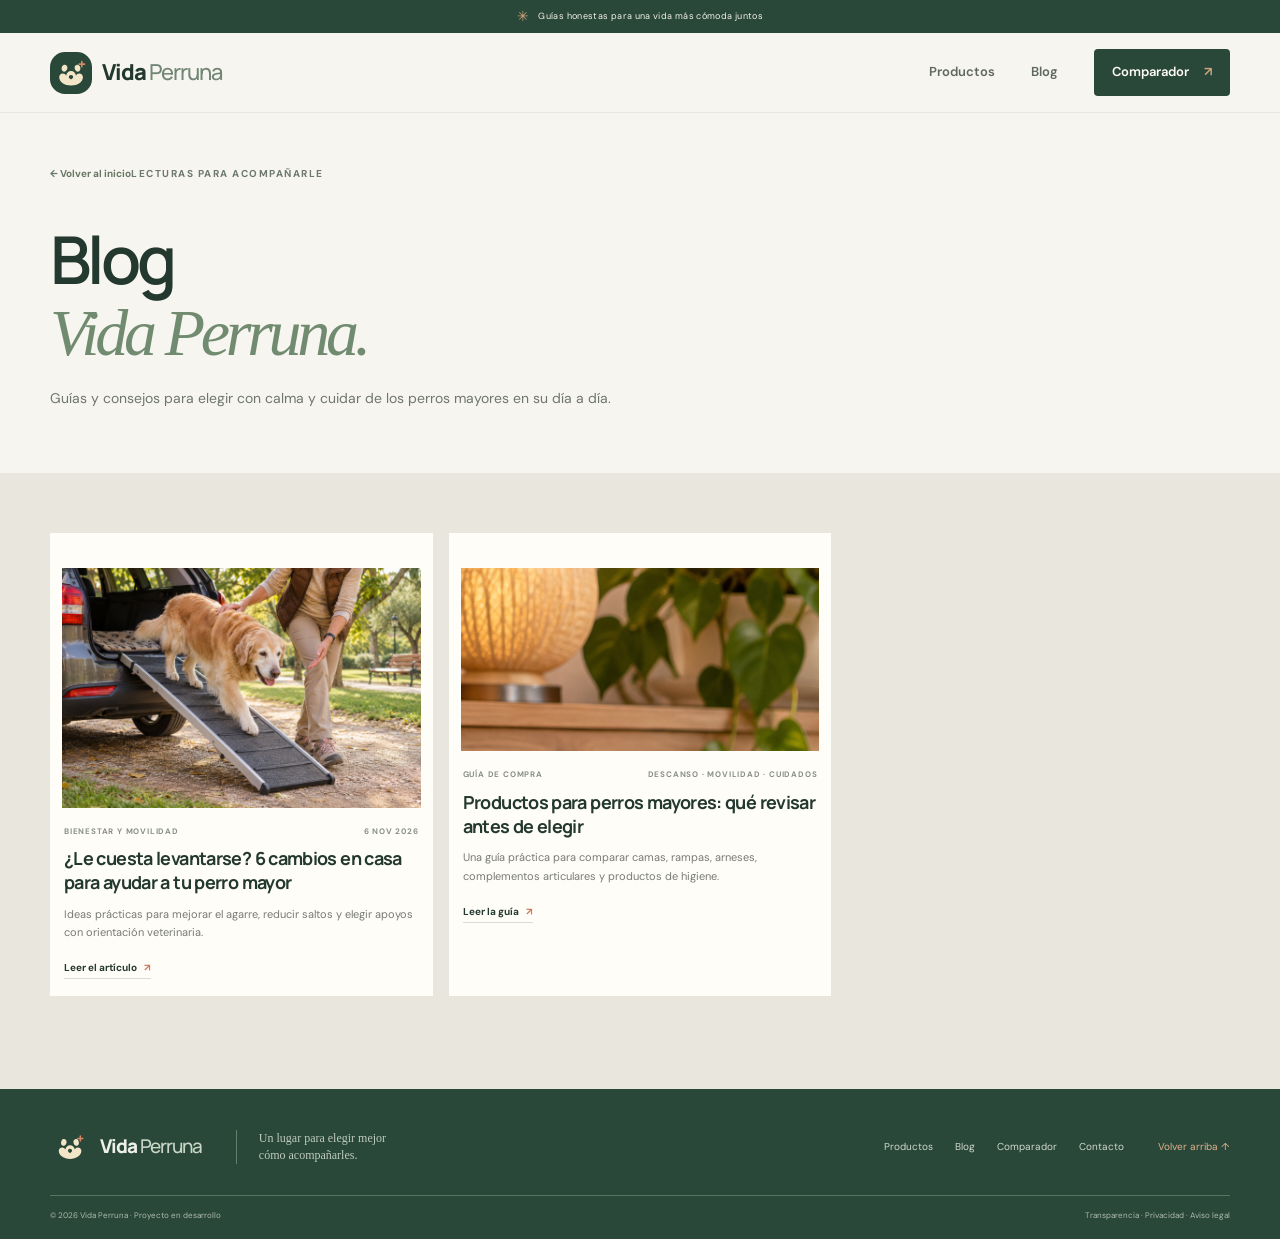
==== blog.html @ cb0bc3ec "Fit blog thumbnail photos fully" ====
<!doctype html>
<html lang="es">
<head>
  <meta charset="utf-8" />
  <meta name="viewport" content="width=device-width, initial-scale=1" />
  <meta name="theme-color" content="#f7f5ef" />
  <meta name="description" content="Artículos y guías para cuidar mejor a los perros mayores: descanso, movilidad, higiene y bienestar." />
  <title>Blog sobre perros mayores — Vida Perruna</title>
  <link rel="icon" href="assets/logo.svg" type="image/svg+xml" />
  <link rel="preconnect" href="https://fonts.googleapis.com" />
  <link rel="preconnect" href="https://fonts.gstatic.com" crossorigin />
  <link href="https://fonts.googleapis.com/css2?family=DM+Sans:wght@400;500;600;700&family=Manrope:wght@400;500;600;700;800&display=swap" rel="stylesheet" />
  <link rel="stylesheet" href="styles.css?v=vidaperruna-amazon-photos-20261106" />
</head>
<body class="blog-page">
  <div class="announcement"><span class="spark">✳</span> Guías honestas para una vida más cómoda juntos</div>
  <header class="site-header">
    <a class="brand" href="index.html#inicio" aria-label="Vida Perruna, inicio"><img src="assets/logo.svg" alt="" width="42" height="42"/><span>Vida<span class="brand-light"> Perruna</span></span></a>
    <button class="menu-toggle" aria-expanded="false" aria-controls="main-nav" aria-label="Abrir menú"><span></span><span></span></button>
    <nav id="main-nav" class="main-nav"><a href="index.html#productos">Productos</a><a href="blog.html" aria-current="page">Blog</a><a class="nav-cta" href="comparador.html">Comparador <span>↗</span></a></nav>
  </header>
  <main class="blog-main">
    <header class="blog-hero wrap"><a class="back-to-products" href="index.html#inicio">← Volver al inicio</a><span class="section-kicker">LECTURAS PARA ACOMPAÑARLE</span><h1>Blog<br /><em>Vida Perruna.</em></h1><p>Guías y consejos para elegir con calma y cuidar de los perros mayores en su día a día.</p></header>
    <section class="editorial-section blog-archive" aria-label="Artículos del blog"><div class="wrap"><div class="article-grid">
      <article class="article-card article-green"><a class="article-art-link" href="movilidad-perro-mayor.html" aria-label="Leer consejos para la movilidad de perros mayores"><div class="article-art article-art-photo"><img src="assets/blog-movilidad-rampa.png" alt="Perro mayor bajando por una rampa junto al coche" loading="lazy"/></div></a><div class="article-meta"><span>BIENESTAR Y MOVILIDAD</span><span>6 NOV 2026</span></div><h2>¿Le cuesta levantarse? 6 cambios en casa para ayudar a tu perro mayor</h2><p>Ideas prácticas para mejorar el agarre, reducir saltos y elegir apoyos con orientación veterinaria.</p><a href="movilidad-perro-mayor.html">Leer el artículo <span>↗</span></a></article>
      
      <article class="article-card article-green"><a class="article-art-link" href="guia-perro-mayor.html" aria-label="Leer guía de productos para perros mayores"><div class="article-art"><img src="assets/blog-guia-descanso.png" alt="Perro adulto levantándose de su cama en casa" loading="lazy"/></div></a><div class="article-meta"><span>GUÍA DE COMPRA</span><span>DESCANSO · MOVILIDAD · CUIDADOS</span></div><h2>Productos para perros mayores: qué revisar antes de elegir</h2><p>Una guía práctica para comparar camas, rampas, arneses, complementos articulares y productos de higiene.</p><a href="guia-perro-mayor.html">Leer la guía <span>↗</span></a></article>
    </div></div></section>
  </main>
  <footer class="site-footer"><div class="wrap footer-main"><a class="brand footer-brand" href="index.html#inicio"><img src="assets/logo.svg" alt="" width="40" height="40"/><span>Vida<span class="brand-light"> Perruna</span></span></a><p>Un lugar para elegir mejor<br />cómo acompañarles.</p><div class="footer-links"><a href="index.html#productos">Productos</a><a href="blog.html">Blog</a><a href="comparador.html">Comparador</a><a href="mailto:hola@vidaperruna.online">Contacto</a></div><a class="back-top" href="#top">Volver arriba ↑</a></div><div class="wrap footer-bottom"><span>© 2026 Vida Perruna · Proyecto en desarrollo</span><span>Transparencia · Privacidad · Aviso legal</span></div></footer>
  <script src="script.js?v=vidaperruna-amazon-photos-20261106"></script>
</body>
</html>
---- styles.css ----
:root{--ink:#23382f;--green:#29483a;--moss:#6f8e6e;--mint:#e5ede2;--cream:#f7f5ef;--paper:#fffefa;--sand:#eddfc4;--peach:#f1d5c3;--orange:#cc7958;--line:#e3e0d6;--muted:#777c72;--font:'DM Sans',sans-serif;--display:'Manrope',sans-serif}*{box-sizing:border-box}html{scroll-behavior:smooth;scroll-padding-top:90px}body{margin:0;color:var(--ink);background:var(--cream);font-family:var(--font);font-size:15px;line-height:1.55}a{color:inherit;text-decoration:none}button,select{font:inherit}.wrap{width:min(1180px,calc(100% - 64px));margin-inline:auto}.announcement{height:33px;background:var(--green);color:#f4f2e8;display:flex;align-items:center;justify-content:center;gap:9px;font-size:11px;letter-spacing:.035em}.spark{color:#d4a27a;font-size:14px}.site-header{height:80px;padding:0 max(32px,calc((100vw - 1180px)/2));display:flex;align-items:center;justify-content:space-between;background:var(--cream);position:sticky;top:0;z-index:20;border-bottom:1px solid rgba(35,56,47,.08)}.brand{display:flex;align-items:center;gap:10px;font-family:var(--display);font-weight:800;font-size:22px;letter-spacing:-1.1px}.brand img{display:block}.brand-light{font-weight:500;color:#718674}.main-nav{display:flex;align-items:center;gap:36px;font-size:13px;font-weight:600}.main-nav>a:not(.nav-cta){color:#5d685e;transition:color .2s}.main-nav>a:hover{color:var(--orange)}.nav-cta{background:var(--green);color:#fffdf6;padding:13px 18px;border-radius:4px}.nav-cta span{margin-left:12px;color:#d5a57d}.menu-toggle{display:none}.hero{display:grid;grid-template-columns:1fr .95fr;align-items:center;gap:38px;padding-top:68px;padding-bottom:90px;min-height:590px}.hero-copy{padding:0 0 10px 12px}.eyebrow,.section-kicker{font-size:10px;font-weight:700;letter-spacing:.15em;color:#6c796c}.eyebrow{display:flex;align-items:center;gap:10px}.eyebrow-dot{width:7px;height:7px;background:var(--orange);border-radius:50%}h1,h2,h3,p{margin-top:0}h1,h2{font-family:var(--display);letter-spacing:-.055em;line-height:1.08}h1{font-size:clamp(48px,6vw,76px);margin:23px 0 20px;font-weight:600}h1 em,h2 em{font-family:Georgia,serif;font-weight:400;color:#718b70;letter-spacing:-.065em} .hero-lede{max-width:425px;color:#70766d;font-size:15px;line-height:1.8;margin-bottom:26px}.hero-actions{display:flex;align-items:center;gap:25px}.button{height:48px;padding:0 18px;display:inline-flex;align-items:center;justify-content:center;gap:26px;font-size:12px;font-weight:700;border-radius:3px}.button-dark{background:var(--green);color:#fffdf7}.button-dark span{font-size:17px;color:#d6a47b}.text-link{display:inline-flex;align-items:center;gap:9px;font-size:12px;font-weight:700;border-bottom:1px solid #c6c8bc;padding:5px 0}.text-link span{color:var(--orange);font-size:16px}.hero-proof{margin-top:38px;display:flex;gap:13px;align-items:center}.proof-icons{display:flex}.proof-icons span{width:31px;height:31px;margin-right:-6px;display:grid;place-items:center;border:2px solid var(--cream);border-radius:50%;background:#e6decb;font-size:13px}.proof-icons span:nth-child(2){background:#e8cbb7}.proof-icons span:nth-child(3){background:#d6e1d2}.hero-proof p{margin:0;font-size:10px;line-height:1.5;color:#788075}.hero-proof b{color:#4c5c4d}.hero-art{height:450px;position:relative;background:#e8e7dc;border-radius:48% 48% 7px 7px;overflow:hidden;isolation:isolate}.sun-disc{position:absolute;width:245px;height:245px;background:#edcfad;border-radius:50%;left:50%;top:38px;transform:translateX(-50%)}.hero-orbit{position:absolute;border:1px solid rgba(78,105,81,.17);border-radius:50%;width:375px;height:375px;left:50%;top:-12px;transform:translateX(-50%)}.orbit-two{width:420px;height:420px;top:-37px;border-color:rgba(78,105,81,.1)}.rug{position:absolute;z-index:1;bottom:-73px;left:8%;width:84%;height:160px;border-radius:50%;background:#d6d6c8}.bed{position:absolute;z-index:3;bottom:50px;left:19%;width:62%;height:121px;border-radius:50% 50% 21px 21px;background:#b7c8b0;box-shadow:0 15px 16px #73856c35}.bed:before{content:"";position:absolute;left:8%;right:8%;top:-13px;height:70px;border-radius:50%;background:#d9e3d2}.bed-seam{position:absolute;z-index:2;left:14%;right:14%;top:31px;border-top:1px solid #a7b9a0}.dog{position:absolute;z-index:4;left:27%;bottom:104px;width:48%;height:196px}.dog-body{position:absolute;width:68%;height:90px;left:21%;top:81px;border-radius:60% 48% 47% 46%;background:#c5835e;transform:rotate(-4deg)}.dog-chest{position:absolute;left:53%;top:98px;width:25%;height:60px;background:#e2b793;border-radius:50%;transform:rotate(20deg)}.dog-head{position:absolute;z-index:3;top:54px;right:2%;width:91px;height:83px;border-radius:51% 48% 42% 45%;background:#ce906c;transform:rotate(-13deg)}.dog-ear{position:absolute;left:2px;top:2px;width:40px;height:51px;background:#a96c53;border-radius:90% 18% 70% 30%;transform:rotate(-29deg)}.dog-eye{position:absolute;z-index:1;width:5px;height:5px;border-radius:50%;background:#45362f;right:28px;top:31px}.dog-nose{position:absolute;z-index:1;width:11px;height:8px;border-radius:50%;background:#42352e;right:-3px;top:48px}.dog-muzzle{position:absolute;right:4px;top:47px;width:34px;height:24px;background:#e6c1a1;border-radius:60%}.dog-leg{position:absolute;z-index:1;top:144px;width:17px;height:39px;border-radius:0 0 8px 8px;background:#bd7d5c}.leg-a{left:27%}.leg-b{left:43%;height:32px;top:148px}.leg-c{left:73%;height:30px;top:148px}.dog-tail{position:absolute;left:9%;top:91px;width:63px;height:17px;background:#bd7b5a;border-radius:20px;transform:rotate(27deg)}.art-caption{position:absolute;z-index:5;left:27px;bottom:25px;display:flex;gap:10px;align-items:center;color:#52674f;font-family:Georgia,serif;font-size:13px;line-height:1.3}.caption-mark{font-family:var(--font);font-size:20px;color:var(--orange)}.floating-tag{position:absolute;z-index:6;display:flex;align-items:center;gap:8px;padding:10px 13px;background:#fffdf7e8;border:1px solid #e7e0d1;border-radius:4px;font-size:10px;color:#5c685b;box-shadow:0 5px 16px #2e433015}.floating-tag span{font-size:14px;color:var(--orange)}.tag-top{right:12px;top:68px}.tag-bottom{left:12px;top:166px}.plant{position:absolute;z-index:2;bottom:72px;width:45px;height:120px}.plant-left{left:7%}.plant-right{right:8%;transform:scale(.82)}.plant b{position:absolute;bottom:0;left:17px;width:12px;height:80px;border-radius:10px;background:#698569}.plant i{position:absolute;bottom:37px;left:2px;width:23px;height:45px;border-radius:100% 0 100% 0;background:#829a76;transform:rotate(-18deg)}.plant i:nth-child(2){left:20px;bottom:60px;transform:rotate(40deg) scale(.9)}.plant i:nth-child(3){left:-2px;bottom:80px;transform:rotate(-40deg) scale(.75)}.need-strip{display:grid;grid-template-columns:1.1fr repeat(3,1fr);gap:12px;padding:0 0 95px;align-items:stretch}.need-intro{padding:12px 0}.need-intro h2{font-size:27px;font-weight:600;margin-top:9px}.need-card{background:#fffdf8;border:1px solid #eae7dd;min-height:100px;padding:18px 14px;display:flex;align-items:center;gap:12px;transition:transform .2s,border-color .2s}.need-card:hover{transform:translateY(-3px);border-color:#9dae99}.need-card>span:nth-child(2){display:flex;flex-direction:column;gap:3px;flex:1}.need-card b{font-size:12px}.need-card small{font-size:10px;color:#85887e}.need-card>i{font-style:normal;color:#c27b5b;font-size:17px}.need-icon{width:39px;height:39px;border-radius:50%;display:grid;place-items:center;font-size:18px}.icon-sand{background:#f0e5d2;color:#aa7c55}.icon-green{background:#dce8d8;color:#68876a}.icon-peach{background:#f5e1d5;color:#c17857}.compare-section{background:#eff1e9;padding:88px 0 72px}.section-heading{display:flex;align-items:end;justify-content:space-between;gap:32px;margin-bottom:39px}.section-heading h2,.price-copy h2,.criteria-copy h2{font-size:clamp(34px,4vw,49px);font-weight:600;margin:14px 0 0}.section-heading>p{max-width:330px;color:#757a71;font-size:13px;line-height:1.8;margin-bottom:4px}.compare-toolbar{display:flex;justify-content:space-between;align-items:center;padding:16px 0;border-top:1px solid #dfe2d9;border-bottom:1px solid #dfe2d9;margin-bottom:20px}.filter-tabs{display:flex;gap:7px}.filter{border:1px solid transparent;background:transparent;color:#747a70;padding:8px 14px;border-radius:25px;font-size:11px;cursor:pointer}.filter.active{background:var(--green);color:#fff;border-color:var(--green)}.sort-label{color:#81847b;font-size:10px}.sort-label select{border:0;background:transparent;color:var(--ink);font-size:11px;font-weight:700;outline:0;padding:6px}.product-grid{display:grid;grid-template-columns:repeat(3,1fr);gap:15px}.product-card{background:#fffefa;border:1px solid #e7e5db;animation:rise .42s both;animation-delay:var(--delay);transition:transform .22s,box-shadow .22s}.product-card:hover{transform:translateY(-4px);box-shadow:0 14px 28px #30483612}@keyframes rise{from{opacity:0;transform:translateY(8px)}to{opacity:1;transform:translateY(0)}}.product-art{height:190px;position:relative;overflow:hidden;background:#e5eadd;display:grid;place-items:center}.product-card:nth-child(3n+2) .product-art{background:#f0e4d2}.product-card:nth-child(3n) .product-art{background:#f1e4de}.product-badge{position:absolute;top:13px;left:14px;font-size:8px;letter-spacing:.1em;font-weight:700;padding:6px 8px;background:#fffdf5d9;color:#718071}.save-button{position:absolute;top:11px;right:12px;border:0;background:#fffdf5df;border-radius:50%;width:29px;height:29px;font-size:16px;color:#6c7b6a;cursor:pointer}.save-button.saved{color:#c57155}.illustration{position:relative;width:170px;height:120px;display:grid;place-items:center}.bed-shape{position:absolute;bottom:12px;width:151px;height:77px;border-radius:42% 42% 19px 19px;background:#8ea286;box-shadow:0 9px 0 #778b72}.bed-shape:before{content:"";position:absolute;left:9px;right:9px;top:-7px;height:48px;border-radius:50%;background:#b6c5ad}.bed-pillow{position:absolute;z-index:2;left:54px;top:26px;width:62px;height:34px;border-radius:50%;background:#d7dece;transform:rotate(-7deg)}.bed-fold{position:absolute;z-index:3;right:34px;top:44px;width:26px;height:2px;background:#aab9a3;transform:rotate(-7deg)}.harness-illo .support{width:83px;height:95px;background:#cc8967;border:10px solid #e3ac8b;border-radius:45% 45% 52% 52%;transform:rotate(-28deg);box-shadow:0 8px 0 #b87658}.harness-illo .strap{position:absolute;z-index:2;width:13px;height:117px;background:#f3d0ac;border-radius:12px;transform:rotate(35deg);left:43px;top:2px}.harness-illo .s2{left:112px;transform:rotate(-31deg)}.harness-illo .ring{position:absolute;z-index:3;right:27px;top:18px;width:18px;height:18px;border:4px solid #7c8874;border-radius:50%}.ramp-board{position:absolute;bottom:16px;left:35px;width:125px;height:37px;border-radius:5px;background:#c48662;transform:rotate(-28deg);box-shadow:0 8px 0 #a96e54}.ramp-leg{position:absolute;bottom:10px;right:39px;width:17px;height:33px;background:#8a927c;transform:skewY(28deg)}.ramp-dash{position:absolute;top:49px;left:75px;width:52px;border-top:3px dashed #f3d5b6;transform:rotate(-28deg)}.mattress{position:absolute;bottom:14px;width:150px;height:65px;background:#7e9880;border-radius:15px;transform:skewY(-7deg);box-shadow:0 9px #617b64}.mattress-top{position:absolute;bottom:67px;width:149px;height:28px;background:#adc0a9;border-radius:50%;transform:rotate(-7deg)}.mattress-stitch{position:absolute;bottom:37px;width:111px;border-top:1px dashed #ced7c6;transform:rotate(-7deg)}.jar{position:absolute;top:26px;width:73px;height:86px;background:#e9d8ba;border-radius:12px 12px 18px 18px;box-shadow:inset -10px 0 #ddc8a6,0 8px #c6b28f}.jar-lid{position:absolute;top:18px;width:78px;height:14px;border-radius:5px;background:#6c826c}.jar-label{z-index:1;position:absolute;top:54px;background:#faf4e6;color:#688268;width:42px;height:33px;display:grid;place-items:center;font-family:Georgia,serif;font-size:25px}.leaf{position:absolute;right:17px;top:26px;color:#879b77;font-size:22px}.step-shape{position:absolute;bottom:10px;left:25px;width:123px;height:76px;background:#c78c6a;border-radius:8px 25px 5px 5px;box-shadow:0 8px #aa7158}.step-shape:before{content:"";position:absolute;width:80px;height:48px;bottom:39px;right:0;background:#daa98a;border-radius:10px 22px 0 0}.step-seam{position:absolute;bottom:47px;left:53px;width:93px;border-top:1px solid #efccb0}.product-info{padding:19px 17px 15px}.product-info h3{font-family:var(--display);font-size:17px;letter-spacing:-.03em;margin-bottom:6px}.product-info>p{min-height:40px;color:#777b72;font-size:11px;line-height:1.65;margin-bottom:14px}.product-detail{display:flex;flex-direction:column;gap:4px;border-top:1px solid #eeece4;padding:11px 0}.product-detail span{font-size:8px;letter-spacing:.1em;color:#899084;font-weight:700}.product-detail b{font-size:10px;font-weight:600;color:#556456}.care-detail{padding-bottom:12px}.product-footer{border-top:1px solid #eeece4;padding-top:12px;display:flex;align-items:center;justify-content:space-between;gap:8px}.example-price{font-family:var(--display);font-weight:700;font-size:10px;color:#83907f}.product-link{font-size:9px;font-weight:700;color:#334a3b;white-space:nowrap}.product-link span{color:var(--orange);font-size:13px;margin-left:4px}.history-link{font-size:9px;color:#95988f;margin-top:9px;line-height:1.45}.data-note{margin-top:22px;padding:17px 18px;background:#e4e9df;border:1px solid #d9e0d4;display:flex;align-items:center;gap:13px}.note-icon{width:20px;height:20px;flex:0 0 20px;border:1px solid #7d927a;color:#628064;border-radius:50%;display:grid;place-items:center;font-family:Georgia,serif;font-size:13px}.data-note p{font-size:10px;line-height:1.65;color:#697366;margin:0;flex:1}.data-note p b{color:#425643}.data-note>a{font-size:10px;white-space:nowrap;font-weight:700;border-bottom:1px solid #a7b3a2;padding-bottom:3px}.data-note>a span{color:var(--orange)}.affiliate-note{color:#8c9086;font-size:9px;text-align:center;margin-top:15px}.price-section{display:grid;grid-template-columns:1.03fr 1fr;align-items:center;gap:80px;padding-top:103px;padding-bottom:105px}.price-visual{background:#fffefa;border:1px solid #e9e5db;padding:22px 22px 14px;box-shadow:0 18px 45px #3a51400b}.chart-header,.chart-legend{display:flex;justify-content:space-between;align-items:center}.chart-header{font-size:9px;letter-spacing:.12em;font-weight:700;color:#6b786b}.chart-period{font-size:9px;letter-spacing:0;font-weight:500;color:#7a8078;border:1px solid #e6e4dc;padding:5px 8px}.chart-product{display:flex;align-items:center;gap:11px;margin:21px 0 12px}.chart-product b{display:block;font-size:11px}.chart-product small{display:block;color:#a0a197;font-size:9px;margin-top:3px}.mini-bed{width:40px;height:29px;border-radius:50% 50% 5px 5px;background:#b5c4ae;position:relative}.mini-bed:before{content:"";position:absolute;left:4px;right:4px;top:-3px;height:15px;border-radius:50%;background:#d8e1d3}.chart-dummy{position:relative;padding-left:28px;padding-bottom:18px}.chart-dummy svg{width:100%;height:130px;overflow:visible;border-bottom:1px solid #e4e5df;border-left:1px solid #e4e5df;background:repeating-linear-gradient(to bottom,transparent 0,transparent 32px,#ebece7 33px)}.chart-y{position:absolute;left:0;top:0;height:130px;display:flex;flex-direction:column;justify-content:space-between;color:#c0c2b9;font-size:8px}.chart-x{display:flex;justify-content:space-between;margin-top:5px;color:#a5a79d;font-size:8px}.chart-legend{border-top:1px solid #eeece6;padding-top:13px;margin-top:12px;color:#95988e;font-size:8px}.chart-legend span:first-child{color:#71806f}.chart-legend i{display:inline-block;width:7px;height:7px;background:#779277;border-radius:50%;margin-right:6px}.price-copy>p{margin:20px 0 20px;color:#73786f;font-size:12px;line-height:1.8;max-width:410px}.price-points{margin-bottom:17px}.price-points>div{display:flex;gap:14px;align-items:start;border-top:1px solid #e6e4dc;padding:11px 0}.price-points>div>span{font-family:Georgia,serif;color:#c17a59;font-size:12px}.price-points p{margin:0}.price-points b,.price-points small{display:block}.price-points b{font-size:11px}.price-points small{font-size:10px;color:#85897f;margin-top:3px}.editorial-section{background:#e9e7dd;padding:87px 0 93px}.editorial-heading{margin-bottom:34px}.editorial-heading .text-link{margin-bottom:6px}.article-grid{display:grid;grid-template-columns:repeat(3,1fr);gap:16px}.article-card{background:#fffdf8;padding:12px 12px 18px}.article-art{height:183px;position:relative;overflow:hidden;display:grid;place-items:center}.article-green .article-art{background:#dbe6d7}.article-yellow .article-art{background:#efdfc9}.article-peach .article-art{background:#f0dcd1}.art-bed .bed-pillow{width:192px;height:76px;position:absolute;top:85px;left:50%;transform:translateX(-50%);border-radius:50%;background:#a8b9a0;box-shadow:0 12px #859a7d}.art-bed .bed-pillow:before{content:"";position:absolute;left:10px;right:10px;top:-7px;height:43px;border-radius:50%;background:#c9d7c2}.sleep-moon{position:absolute;right:33px;top:25px;font-size:29px;color:#b29161}.ramp-shape{position:absolute;bottom:24px;left:20%;width:66%;height:48px;background:#bd8060;transform:rotate(-21deg);border-radius:5px;box-shadow:0 9px #a36e53}.ramp-ball{position:absolute;top:37px;left:26%;color:#d7b779;font-size:16px}.pawprint{font-size:65px;color:#bc7c5c;z-index:2}.orbit{position:absolute;width:170px;height:100px;border:1px solid #c78c6d;border-radius:50%;transform:rotate(-33deg)}.orbit-b{width:240px;height:135px;transform:rotate(25deg);border-color:#d4b59c}.article-meta{display:flex;justify-content:space-between;color:#889083;font-size:8px;letter-spacing:.1em;font-weight:700;margin:17px 2px 9px}.article-card h3{font-family:var(--display);font-size:17px;line-height:1.35;letter-spacing:-.035em;max-width:290px;min-height:45px;margin:0 2px 13px}.article-card>a{font-size:10px;font-weight:700;border-bottom:1px solid #dddcd2;padding-bottom:4px;margin-left:2px}.article-card>a span{color:var(--orange);margin-left:5px}.criteria-section{display:grid;grid-template-columns:180px 1fr 260px;gap:48px;align-items:center;padding-top:100px;padding-bottom:100px}.criteria-mark{display:flex;align-items:center;flex-direction:column;gap:12px}.criteria-mark span{font-size:9px;letter-spacing:.15em;color:#8a8d82}.criteria-copy h2{font-size:40px}.criteria-copy>p{max-width:540px;color:#74796f;font-size:12px;line-height:1.8;margin:18px 0}.criteria-values{display:flex;gap:16px;flex-wrap:wrap}.criteria-values span{font-size:9px;color:#647364}.criteria-side{border-left:1px solid #dedbd1;padding:12px 0 12px 28px}.paw-line{font-size:30px;filter:grayscale(.5);margin-bottom:12px}.criteria-side p{font-family:Georgia,serif;color:#647463;font-size:14px;line-height:1.55}.criteria-side p b{font-weight:400;color:#34483b}.criteria-side>span{font-size:8px;letter-spacing:.14em;color:#a07c60}.site-footer{background:#29483a;color:#eef0e8;padding:38px 0 18px}.footer-main{display:flex;align-items:center;gap:34px;padding-bottom:28px}.footer-brand{font-size:19px}.footer-brand .brand-light{color:#cad7c7}.footer-main>p{font-family:Georgia,serif;font-size:12px;line-height:1.45;color:#becabd;margin:0;border-left:1px solid #62806e;padding-left:22px}.footer-links{margin-left:auto;display:flex;gap:22px;font-size:10px;color:#d0d8cc}.footer-links a:hover{color:#e7b28b}.back-top{font-size:10px;color:#e1b28c}.footer-bottom{border-top:1px solid #597261;padding-top:13px;display:flex;justify-content:space-between;color:#aebbad;font-size:8px}
@media(max-width:900px){.wrap{width:calc(100% - 42px)}.site-header{padding-inline:21px}.main-nav{gap:18px}.hero{gap:20px;min-height:535px;padding-top:55px}.hero-art{height:405px}.hero-copy{padding-left:0}.need-strip{grid-template-columns:repeat(3,1fr)}.need-intro{grid-column:1/-1;padding:0 0 8px}.need-intro h2 br{display:none}.price-section{gap:40px}.criteria-section{grid-template-columns:120px 1fr;gap:28px}.criteria-side{grid-column:2;border-left:0;border-top:1px solid #dedbd1;padding:20px 0 0;display:flex;align-items:center;gap:18px}.criteria-side p{margin:0}.criteria-side>span{margin-left:auto}.footer-main{gap:20px}.footer-links{gap:13px}}
@media(max-width:650px){.announcement{font-size:9px}.site-header{height:68px}.brand{font-size:20px}.brand img{width:36px;height:36px}.menu-toggle{display:flex;width:39px;height:39px;align-items:center;justify-content:center;flex-direction:column;gap:5px;border:1px solid #daddd3;background:transparent;border-radius:50%}.menu-toggle span{width:15px;height:1px;background:#415447}.main-nav{display:none;position:absolute;top:67px;left:0;right:0;background:var(--cream);padding:18px 22px 22px;flex-direction:column;align-items:stretch;gap:15px;border-bottom:1px solid var(--line)}.main-nav.nav-open{display:flex}.nav-cta{text-align:center}.wrap{width:calc(100% - 36px)}.hero{grid-template-columns:1fr;padding-top:42px;padding-bottom:55px;gap:30px}.hero-copy{padding:0}.eyebrow{font-size:8px}h1{font-size:54px;margin-top:17px}.hero-lede{font-size:13px;max-width:350px}.hero-actions{gap:18px}.button{font-size:10px;padding-inline:13px;gap:15px}.hero-proof{margin-top:23px}.hero-art{height:345px;width:min(100%,430px);margin-inline:auto;border-radius:48% 48% 5px 5px}.sun-disc{width:206px;height:206px;top:28px}.dog{transform:scale(.84);transform-origin:bottom center;left:25%;bottom:90px;width:53%}.bed{bottom:37px;height:105px}.rug{bottom:-89px}.plant{bottom:57px;transform:scale(.8)}.plant-right{transform:scale(.67)}.tag-top{top:51px}.tag-bottom{top:136px}.art-caption{bottom:18px;left:17px;font-size:11px}.need-strip{grid-template-columns:1fr;padding-bottom:62px;gap:8px}.need-intro{margin-bottom:2px}.need-intro h2{font-size:24px}.need-card{min-height:74px;padding:13px}.need-icon{width:36px;height:36px}.compare-section{padding:62px 0 50px}.section-heading{display:block;margin-bottom:24px}.section-heading h2,.price-copy h2{font-size:37px}.section-heading>p{font-size:12px;margin:16px 0 0}.compare-toolbar{display:block;padding:12px 0}.filter-tabs{overflow:auto;white-space:nowrap;padding-bottom:6px}.filter{padding:7px 11px;font-size:10px}.sort-label{display:block;text-align:right;font-size:9px}.sort-label select{font-size:10px}.product-grid{grid-template-columns:1fr;gap:12px}.product-art{height:175px}.product-info{padding:16px}.product-info h3{font-size:16px}.product-info>p{min-height:auto}.data-note{align-items:flex-start;flex-wrap:wrap;padding:14px}.data-note p{flex-basis:calc(100% - 38px)}.data-note>a{margin-left:33px}.price-section{grid-template-columns:1fr;padding-top:70px;padding-bottom:70px;gap:33px}.price-visual{padding:17px}.chart-dummy svg{height:110px}.chart-y{height:110px}.price-copy h2{font-size:37px}.editorial-section{padding:64px 0}.editorial-heading{display:flex;align-items:end}.editorial-heading h2{font-size:34px}.editorial-heading .text-link{font-size:9px;white-space:nowrap}.article-grid{grid-template-columns:1fr;gap:12px}.article-card{padding:10px 10px 15px}.article-art{height:157px}.article-card h3{min-height:auto;font-size:16px}.criteria-section{grid-template-columns:1fr;gap:21px;padding-top:65px;padding-bottom:65px}.criteria-mark{flex-direction:row;justify-content:flex-start}.criteria-mark img{width:52px;height:52px}.criteria-copy h2{font-size:36px}.criteria-values{flex-direction:column;gap:9px}.criteria-side{grid-column:1;gap:12px;padding-top:16px}.criteria-side p{font-size:12px}.paw-line{margin:0}.criteria-side>span{font-size:7px}.footer-main{display:grid;grid-template-columns:1fr 1fr;gap:15px}.footer-brand{grid-column:1}.footer-main>p{grid-column:2;grid-row:1;border:0;padding:0;font-size:10px}.footer-links{grid-column:1/-1;margin:7px 0 0;display:grid;grid-template-columns:1fr 1fr;gap:11px;font-size:9px}.back-top{grid-column:1/-1;font-size:9px}.footer-bottom{font-size:7px;gap:15px}.footer-bottom span:last-child{text-align:right}}
@media(prefers-reduced-motion:reduce){*,*::before,*::after{scroll-behavior:auto!important;animation-duration:.01ms!important;animation-iteration-count:1!important;transition-duration:.01ms!important}}
.stroller-illo .stroller-basket{position:absolute;left:40px;top:23px;width:92px;height:61px;border:5px solid #748b78;border-radius:12px 12px 23px 23px;background:#c6d5bd}.stroller-illo .stroller-canopy{position:absolute;z-index:1;left:48px;top:12px;width:78px;height:27px;border-radius:55px 55px 5px 5px;background:#c78665}.stroller-illo .stroller-handle{position:absolute;left:123px;top:18px;width:33px;height:7px;border-radius:8px;background:#617a68;transform:rotate(45deg)}.stroller-illo i,.stroller-illo b{position:absolute;bottom:7px;width:22px;height:22px;border-radius:50%;background:#485d4d;border:5px solid #dae1d4}.stroller-illo i{left:48px}.stroller-illo b{right:35px}.diaper-illo .diaper{position:absolute;left:43px;top:20px;width:84px;height:83px;border-radius:30px 30px 43px 43px;background:#d8c9b3;clip-path:polygon(18% 0,82% 0,100% 100%,68% 82%,50% 100%,32% 82%,0 100%)}.diaper-illo .diaper-belt{position:absolute;left:45px;top:25px;width:80px;height:16px;border-radius:8px;background:#f4ead8}.diaper-illo .diaper-mark{position:absolute;top:51px;left:74px;color:#c17b5b;font-size:28px}.mat-illo .floor-mat{position:absolute;left:10px;top:30px;width:150px;height:72px;border-radius:12px;background:#9bb096;transform:rotate(-8deg);box-shadow:0 8px #798d74}.mat-illo .mat-fold{position:absolute;left:32px;top:57px;width:105px;border-top:2px dashed #dce5d7;transform:rotate(-8deg)}.mat-illo .mat-paw{position:absolute;right:42px;top:43px;font-size:27px;opacity:.8}
@media(max-width:650px){.product-footer{align-items:flex-start;flex-direction:column}.example-price{font-size:9px}.product-link{font-size:10px}}

/* Compact product-first layout and product comparison */
.main-nav a[href="#guias"],.main-nav a[href="#criterio"]{display:none}
.announcement{padding-block:7px;font-size:9px;letter-spacing:.04em}
.hero{min-height:420px;padding-top:39px;padding-bottom:39px;grid-template-columns:1fr .92fr;gap:28px}
.hero-copy{padding-left:14px}
.hero h1{font-size:clamp(45px,5.5vw,70px);margin:16px 0 14px}
.hero-lede{max-width:410px;font-size:13px;margin-bottom:20px}
.hero-proof{display:none}
.hero-art{height:355px}
.products-section{padding-top:60px}
.products-section .section-heading{margin-bottom:25px}
.products-section .section-heading h2{font-size:clamp(32px,3.6vw,44px)}
.product-grid{grid-template-columns:repeat(3,minmax(0,1fr));gap:13px}
.product-card{position:relative}
.product-art{height:170px}
.photo-note{position:absolute;bottom:9px;right:10px;padding:5px 7px;background:#fffdf0e8;border-radius:3px;color:#73786f;font-size:8px;letter-spacing:.015em}
.product-info{padding:15px 15px 13px}
.product-info h3{font-size:15px;min-height:36px}
.product-info>p{font-size:10px;min-height:50px}
.product-detail{padding:9px 0}
.product-detail b{font-size:10px;line-height:1.5}
.product-footer{align-items:flex-start;flex-direction:column;gap:8px}
.product-link{font-size:10px}
.compare-choice{display:flex;align-items:center;gap:8px;padding-top:12px;margin-top:11px;border-top:1px solid #eeece4;color:#4d6654;font-size:10px;font-weight:700;cursor:pointer}
.compare-choice input{appearance:none;width:16px;height:16px;border:1px solid #8b9d8a;border-radius:3px;background:white;display:grid;place-content:center;cursor:pointer;flex:0 0 auto}
.compare-choice input:checked{background:#4e6b55;border-color:#4e6b55}
.compare-choice input:checked:after{content:"✓";color:white;font-size:11px;line-height:1}
.comparison-box{margin-top:62px;padding:34px;background:#fffefa;border:1px solid #e2e2d8}
.comparison-picker{display:grid;grid-template-columns:repeat(4,minmax(0,1fr));gap:10px;margin-bottom:14px}
.compare-pick{display:flex;flex-direction:column;gap:7px;min-width:0}
.compare-pick>span{font-size:8px;letter-spacing:.11em;font-weight:700;color:#82907f}
.compare-pick select{width:100%;min-height:44px;border:1px solid #dfe3d9;background:#f8f8f3;border-radius:4px;padding:9px 30px 9px 11px;color:#35493b;font:500 10px var(--font);cursor:pointer}
.compare-pick select:focus{outline:2px solid #8fa68b;outline-offset:1px}
.comparison-heading{display:flex;align-items:end;justify-content:space-between;gap:20px;margin-bottom:23px}
.comparison-heading h2{font-family:var(--display);font-size:clamp(26px,3vw,38px);font-weight:600;letter-spacing:-.04em;margin:8px 0}
.comparison-heading p{color:#777d72;font-size:11px;margin:0}
.clear-comparison{border:1px solid #d8ddd2;background:transparent;color:#627365;border-radius:22px;padding:9px 13px;font:600 10px var(--font);cursor:pointer;white-space:nowrap}
.clear-comparison:hover{background:#edf1e9}
.comparison-empty{padding:28px 16px;text-align:center;background:#f2f3ed;color:#7a8277;font-size:11px}
.comparison-limit{color:#a66b4f;background:#f9eee7}
.comparison-table-wrap{overflow-x:auto}
.comparison-table{width:100%;border-collapse:collapse;min-width:650px;table-layout:fixed}
.comparison-table th,.comparison-table td{padding:14px 13px;border-bottom:1px solid #e8e9e2;text-align:left;vertical-align:top;font-size:10px;line-height:1.55}
.comparison-table thead th{background:#f2f3ed;color:#364b3e}
.comparison-table thead th:first-child{width:130px}
.comparison-table tbody th{width:130px;color:#687568;font-size:9px;letter-spacing:.04em}
.comparison-table td{color:#61695f}
.comparison-table thead th b,.comparison-table thead th a,.table-category{display:block}
.comparison-table thead th b{font-family:var(--display);font-size:13px;line-height:1.3;margin:6px 0}
.table-category{color:#879381;font-size:8px;letter-spacing:.1em;text-transform:uppercase}
.comparison-table thead th a{font-size:9px;color:#52705a;margin-top:8px}
.comparison-footnote{font-size:9px;line-height:1.5;color:#85897f;margin:14px 0 0}
.data-note{margin-top:19px}
.affiliate-note{text-align:left;line-height:1.5;font-size:9px}
.site-footer{margin-top:0}

@media(max-width:900px){.hero{min-height:380px}.hero-art{height:320px}.product-grid{grid-template-columns:repeat(2,minmax(0,1fr))}.comparison-box{padding:26px}}
@media(max-width:900px){.comparison-picker{grid-template-columns:repeat(2,minmax(0,1fr))}}
@media(max-width:650px){.announcement{font-size:8px}.hero{grid-template-columns:1fr;min-height:0;padding-top:34px;padding-bottom:30px;gap:19px}.hero-copy{padding-left:0}.hero h1{font-size:51px}.hero-lede{font-size:12px}.hero-art{height:280px;width:min(100%,390px)}.products-section{padding-top:40px}.products-section .section-heading h2{font-size:34px}.product-grid{grid-template-columns:1fr;gap:11px}.product-art{height:165px}.product-info h3{min-height:0}.product-info>p{min-height:0}.product-footer{flex-direction:row;align-items:center}.comparison-box{margin-top:40px;padding:18px 13px}.comparison-heading{align-items:flex-start;flex-direction:column;gap:13px}.comparison-heading h2{font-size:29px}.comparison-heading p{line-height:1.5}.comparison-picker{gap:8px}.compare-pick select{font-size:9px;padding-inline:8px}.comparison-table{min-width:590px}.comparison-table th,.comparison-table td{padding:11px 10px}.comparison-table thead th:first-child,.comparison-table tbody th{width:100px}}

/* Retail-style, visual product picker and side-by-side comparison */
.comparison-heading h2{font-size:clamp(27px,3vw,36px)}
.compare-heading-actions{display:flex;align-items:center;gap:12px}
.comparison-count{font-size:10px;font-weight:700;color:#536653;background:#edf1e9;padding:8px 11px;border-radius:3px;white-space:nowrap}
.clear-comparison{border-radius:3px}
.comparison-picker{grid-template-columns:repeat(4,minmax(0,1fr));gap:11px;margin-bottom:22px}
.picker-card{min-width:0;background:#fff;border:1px solid #e5e6e0;transition:border-color .16s,box-shadow .16s}
.picker-card:hover{border-color:#c7a76f;box-shadow:0 4px 14px #3b483314}
.picker-card.is-selected{border:2px solid #c98238;box-shadow:0 0 0 2px #f4eadc}
.picker-image{height:112px;position:relative;display:grid;place-items:center;overflow:hidden;background:#f2f4ee}
.picker-card:nth-child(3n + 2) .picker-image{background:#f6f0e5}
.picker-card:nth-child(3n) .picker-image{background:#f5ece7}
.picker-image .illustration{transform:scale(.68)}
.picker-image .photo-note{font-size:7px;bottom:6px;right:6px}
.picker-info{padding:10px 11px 11px;display:flex;flex-direction:column;min-height:110px}
.picker-info .table-category{font-size:7px}
.picker-info>b{font-family:var(--display);font-size:11px;line-height:1.35;margin:5px 0 10px;flex:1}
.picker-action{align-self:flex-start;border:1px solid #d9d9d3;border-radius:3px;padding:6px 10px;background:#f7f7f4;color:#34483b;font:700 9px var(--font);cursor:pointer}
.picker-card.is-selected .picker-action{border-color:#c98238;background:#f8eedf;color:#805124}
.picker-action:disabled{opacity:.45;cursor:not-allowed}
.comparison-empty{display:flex;flex-direction:column;align-items:center;gap:5px;padding:27px 16px;background:#f7f8f5;border:1px dashed #d6dbd1;border-radius:4px}
.compare-empty-icon{font-size:21px;color:#879985;line-height:1.2}
.comparison-empty>b{font-size:12px;color:#3b4d40}
.comparison-empty>small{font-size:9px;color:#81877e}
.comparison-results{display:flex;flex-direction:column;gap:15px}
.comparison-products-wrap{overflow-x:auto}
.comparison-products{display:grid;grid-template-columns:repeat(var(--compare-columns),minmax(0,1fr));gap:10px;min-width:590px}
.comparison-product{min-width:0;border:1px solid #e4e6df;background:#fff}
.comparison-product-image{height:156px;position:relative;display:grid;place-items:center;overflow:hidden;background:#f3f5ef}
.comparison-product:nth-child(even) .comparison-product-image{background:#f8f2e8}
.comparison-product-image .illustration{transform:scale(.9)}
.comparison-product-image .photo-note{font-size:7px;bottom:7px;right:8px}
.comparison-product-info{padding:12px 12px 11px}
.comparison-product-info .table-category{font-size:7px}
.comparison-product-info h3{font-family:var(--display);font-size:12px;line-height:1.35;margin:5px 0 7px;min-height:32px}
.compare-price{font-size:9px;color:#74796f;margin:0 0 9px}
.amazon-button{display:flex;align-items:center;justify-content:center;gap:9px;min-height:32px;padding:7px 9px;border:1px solid #d2a45d;border-radius:3px;background:#f6d58b;color:#29372c;font-size:9px;font-weight:700;box-shadow:inset 0 1px #fff9e9}
.amazon-button:hover{background:#efc96f}
.remove-product{display:block;margin:9px auto 0;border:0;background:transparent;color:#7c8179;font:500 8px var(--font);text-decoration:underline;cursor:pointer}
.comparison-table-wrap{overflow-x:auto;border:1px solid #e2e4dd;background:#fff}
.comparison-table{min-width:590px}
.comparison-table th,.comparison-table td{padding:11px 12px;font-size:9px;line-height:1.55}
.comparison-table thead th{background:#f4f5f1;border-bottom:1px solid #dfe2da}
.comparison-table tbody th{background:#f8f9f6}
.comparison-table tbody tr:hover td{background:#fffaf0}
.comparison-table thead th b{font-size:11px}
.comparison-footnote{margin:0}
.hero-actions .button-dark{min-height:54px;padding-inline:21px;font-size:13px;gap:19px;box-shadow:0 5px 14px #29483a1c}
.compare-choice-link{display:inline-flex;align-items:center;justify-content:space-between;gap:8px;padding-top:11px;margin-top:11px;border-top:1px solid #eeece4;color:#536b56;font-size:9px;font-weight:700}
.compare-choice-link span{font-size:13px;color:var(--orange)}
.compare-choice-link:hover{color:#bc6f47}
.comparison-main{min-height:70vh;background:#eff1e9;padding-bottom:68px}
.comparison-page-intro{padding-top:48px;padding-bottom:24px}
.back-to-products{display:inline-block;margin-bottom:28px;color:#657764;font-size:10px;font-weight:700}
.comparison-page-intro h1{font-size:clamp(38px,5vw,58px);margin:12px 0 13px}
.comparison-page-intro>p{max-width:560px;margin:0;color:#737a70;font-size:12px;line-height:1.7}
.comparison-page .comparison-box{margin-top:0;margin-bottom:0;padding:28px;background:#fffefa;border-color:#e1e4dc}
.comparison-page-note{margin-top:17px;padding-top:13px;border-top:1px solid #e8e9e2;color:#7b8176;font-size:9px;line-height:1.6}
.comparison-page-note b{color:#526352}
@media(max-width:900px){.comparison-picker{grid-template-columns:repeat(3,minmax(0,1fr))}.compare-heading-actions{align-self:flex-start}}
@media(max-width:650px){.comparison-picker{grid-template-columns:repeat(2,minmax(0,1fr));gap:8px}.picker-image{height:104px}.picker-info{min-height:106px;padding:9px}.comparison-heading{gap:11px}.compare-heading-actions{width:100%;justify-content:space-between}.comparison-products{min-width:600px}.comparison-product-image{height:132px}.comparison-results{margin-inline:-2px}.comparison-page-intro{padding-top:32px}.comparison-page-intro h1{font-size:39px}.comparison-page .comparison-box{padding:18px 13px}.hero-actions .button-dark{min-height:51px;padding-inline:16px;font-size:11px}}
.price-panel{min-height:300px;background:#f0f2eb;padding:27px;display:flex;flex-direction:column;justify-content:center}.price-status{display:flex;gap:13px;align-items:center;margin:26px 0 22px}.price-status>span{width:42px;height:42px;display:grid;place-items:center;border-radius:50%;background:#dce8d8;color:#5d7e61;font-size:22px}.price-status b,.price-status small,.history-box b,.history-box small{display:block}.price-status b,.history-box b{font-family:var(--display);font-size:13px;letter-spacing:-.02em}.price-status small,.history-box small{font-size:10px;color:#7b8177;margin-top:4px;line-height:1.55}.price-rule{border-top:1px solid #dce0d7}.history-box{display:flex;gap:13px;align-items:flex-start;padding:19px 0}.history-icon{width:35px;height:35px;flex:0 0 35px;border:1px solid #b6c4b1;border-radius:50%;display:grid;place-items:center;color:#718a6d;font-size:23px}.history-box a{display:inline-flex;gap:6px;align-items:center;margin-top:11px;padding-bottom:3px;border-bottom:1px solid #bcc8b7;font-size:10px;font-weight:700;color:#3f5b45}.history-box a span{color:#cc7958}.price-disclaimer{border-top:1px solid #dce0d7;padding-top:13px;color:#898e83;font-size:9px;line-height:1.55}

/* Editorial guide */
.editorial-promo{display:flex;align-items:center;justify-content:space-between;gap:30px;padding-top:65px;padding-bottom:68px}
.editorial-promo>div{max-width:690px}.editorial-promo h2{font-size:clamp(30px,4vw,43px);margin:12px 0}.editorial-promo p{max-width:620px;margin:0;color:#72796f;font-size:13px;line-height:1.8}
.guide-main{background:#f7f5ef;padding-bottom:82px}.guide-hero{padding-top:48px;padding-bottom:42px}.guide-hero .back-to-products{display:block;margin-bottom:28px}.guide-hero h1{font-size:clamp(42px,5.4vw,66px);margin:14px 0 18px}.guide-hero>p{max-width:720px;color:#6e766d;font-size:15px;line-height:1.9}
.guide-summary{display:flex;flex-direction:column;gap:5px;max-width:720px;padding:16px 19px;margin-top:25px;border-left:3px solid #c7835e;background:#fffefa;color:#6e766d;font-size:12px;line-height:1.7}.guide-summary b{color:#30483d;font-size:13px}
.guide-index{display:flex;flex-wrap:wrap;gap:8px;padding-top:20px;padding-bottom:20px;border-top:1px solid #e3e0d6;border-bottom:1px solid #e3e0d6}.guide-index a{padding:8px 13px;border:1px solid #dfdfd5;border-radius:3px;background:#fffefa;color:#566a58;font-size:11px;font-weight:700}.guide-index a:hover{border-color:#9eae98;color:#29483a}
.guide-content{padding-top:12px}.guide-category{padding:42px 0 12px;scroll-margin-top:95px}.guide-category-heading{display:grid;grid-template-columns:48px 1fr;gap:20px;max-width:920px;margin-bottom:25px}.guide-category-heading>span{font:500 26px var(--display);color:#c47a58}.guide-category-heading h2{font:600 clamp(26px,3vw,35px)/1.2 var(--display);letter-spacing:-.05em;margin:9px 0 10px}.guide-category-heading p{max-width:750px;margin:0;color:#72796f;font-size:13px;line-height:1.8}
.guide-product-grid{display:grid;grid-template-columns:repeat(2,minmax(0,1fr));gap:15px;margin-left:68px}.guide-product-grid-one{grid-template-columns:minmax(0,1fr);max-width:680px}.guide-product{padding:22px 24px 21px;background:#fffefa;border:1px solid #e7e5db}.guide-product-meta{display:flex;justify-content:space-between;gap:12px;color:#788274;font-size:9px;font-weight:700;letter-spacing:.09em}.guide-product-meta span:last-child{letter-spacing:0;font-weight:600}.guide-product h3{font:700 20px/1.3 var(--display);letter-spacing:-.04em;margin:13px 0 9px}.guide-product p,.guide-product li{color:#6d756d;font-size:12px;line-height:1.75}.guide-product p{margin-bottom:12px}.guide-product ul{padding-left:18px;margin:0 0 18px}.guide-product li{padding:2px 0}
.guide-amazon-link{display:inline-flex;gap:8px;align-items:center;padding:10px 13px;border-radius:3px;background:#f6d58b;color:#29372c;font-size:11px;font-weight:700}.guide-amazon-link span{font-size:14px;color:#a96d42}.guide-amazon-link:hover{background:#efc96f}
.guide-method{max-width:850px;margin:50px 0 0 68px;padding:25px 28px;background:#eaf0e7;border:1px solid #d9e2d5}.guide-method h2{font:600 27px/1.2 var(--display);letter-spacing:-.04em;margin:10px 0}.guide-method p{max-width:750px;color:#687269;font-size:12px;line-height:1.8}.guide-method .guide-affiliate{font-size:10px}.guide-method .button{margin-top:3px}
@media(max-width:760px){.editorial-promo{align-items:flex-start;flex-direction:column;padding-top:48px;padding-bottom:52px}.guide-hero{padding-top:32px}.guide-hero h1{font-size:42px}.guide-index{gap:6px}.guide-index a{font-size:10px;padding:7px 9px}.guide-category{padding-top:32px}.guide-category-heading{grid-template-columns:30px 1fr;gap:12px}.guide-category-heading>span{font-size:21px}.guide-product-grid{grid-template-columns:1fr;margin-left:42px}.guide-method{margin-left:42px;padding:20px}.guide-product{padding:19px}}
@media(max-width:480px){.guide-category-heading{grid-template-columns:1fr;gap:5px}.guide-product-grid,.guide-method{margin-left:0}.guide-product-meta{font-size:8px}.guide-product h3{font-size:18px}}

.blog-hero{padding-top:48px;padding-bottom:48px}.blog-hero h1{font-size:clamp(42px,5.4vw,66px);margin:14px 0 18px}.blog-hero>p{max-width:650px;color:#6e766d;font-size:14px;line-height:1.8}.blog-archive{padding-top:60px}.blog-archive .article-grid{grid-template-columns:repeat(3,minmax(0,1fr))}.blog-archive .article-card h2{font-family:var(--display);font-size:18px;line-height:1.35;letter-spacing:-.035em;margin:0 2px 10px}.blog-archive .article-card p{font-size:11px;color:#777b72;line-height:1.65;margin:0 2px 14px}.blog-page .site-footer{margin-top:0}@media(max-width:650px){.blog-hero{padding-top:32px}.blog-hero h1{font-size:44px}.blog-archive{padding-top:40px}.blog-archive .article-grid{grid-template-columns:1fr}}


.product-photo{display:block;width:100%;height:100%;min-width:0;min-height:0;max-width:100%;max-height:100%;object-fit:contain;object-position:center;padding:8px}.product-art .product-photo,.comparison-product-image .product-photo,.picker-image .product-photo{width:100%;height:100%;min-width:0;min-height:0;max-width:100%;max-height:100%;object-fit:contain;object-position:center}.comparison-product-image .product-photo{padding:12px}.picker-image .product-photo{padding:8px}


.price-disclaimer{display:block;margin-top:5px;color:#7b857d;font-size:10px;line-height:1.45}.comparison-product-info .price-disclaimer{margin:-8px 0 12px;max-width:220px}


/* Real, proximity-reactive dog in the homepage hero */
.hero-art.hero-dog-scene{cursor:none;touch-action:pan-y}
.hero-art.hero-dog-scene:focus-visible{outline:3px solid var(--moss);outline-offset:4px}
.hero-dog{position:absolute;z-index:4;left:8%;bottom:11%;width:88%;aspect-ratio:3/2;transform:translateX(-48%);pointer-events:none;filter:drop-shadow(0 12px 10px #5a473327);transition:transform .18s ease-out}
.hero-dog-state{position:absolute;inset:0;width:100%;height:100%;object-fit:contain;pointer-events:none;user-select:none;transition:opacity .18s ease-out,transform .2s ease-out}
.hero-dog .dog-rest{opacity:calc(1 - var(--dog-interest,0))}
.hero-dog .dog-alert{opacity:var(--dog-interest,0);transform:translateY(-3px) rotate(-.4deg) scale(1.01)}
.hero-bone{position:absolute;z-index:9;left:0;top:0;width:52px;height:37px;opacity:0;pointer-events:none;transform:translate(-22%,-50%) rotate(-18deg);transition:opacity .16s ease-out}
.hero-bone svg{display:block;width:100%;height:100%;filter:drop-shadow(0 2px 2px #30483b33)}
.hero-bone.is-visible{opacity:1}
@media(max-width:900px){.hero-dog{width:90%;left:5%;bottom:11%}}
@media(max-width:650px){.hero-dog{width:90%;left:5%;bottom:11%}.hero-bone{width:48px;height:34px}}
@media(prefers-reduced-motion:reduce){.hero-dog,.hero-dog-state,.hero-bone{transition:none!important}}

.hero-art.hero-dog-scene .hero-dog{left:8%;transform:none}

/* Minimal product cards */
.product-info{padding:16px;display:flex;flex-direction:column;gap:16px}
.product-info h3{min-height:2.5em;margin:0;font-size:17px;line-height:1.3}
.product-button{display:flex;align-items:center;justify-content:center;min-height:44px;width:100%;padding:10px 14px;background:var(--green);color:#fffdf7;border-radius:3px;font-size:12px;font-weight:700;text-decoration:none}
.product-button:hover{background:#1f3a2f}
.product-art{background:#f0eee6!important}
.article-art-photo{height:auto!important;aspect-ratio:3/2;display:block;background:#e8e7dc!important}
.article-art-photo img{display:block;width:100%;height:100%;object-fit:contain;object-position:center}
@media(max-width:760px){.product-art{height:210px}}
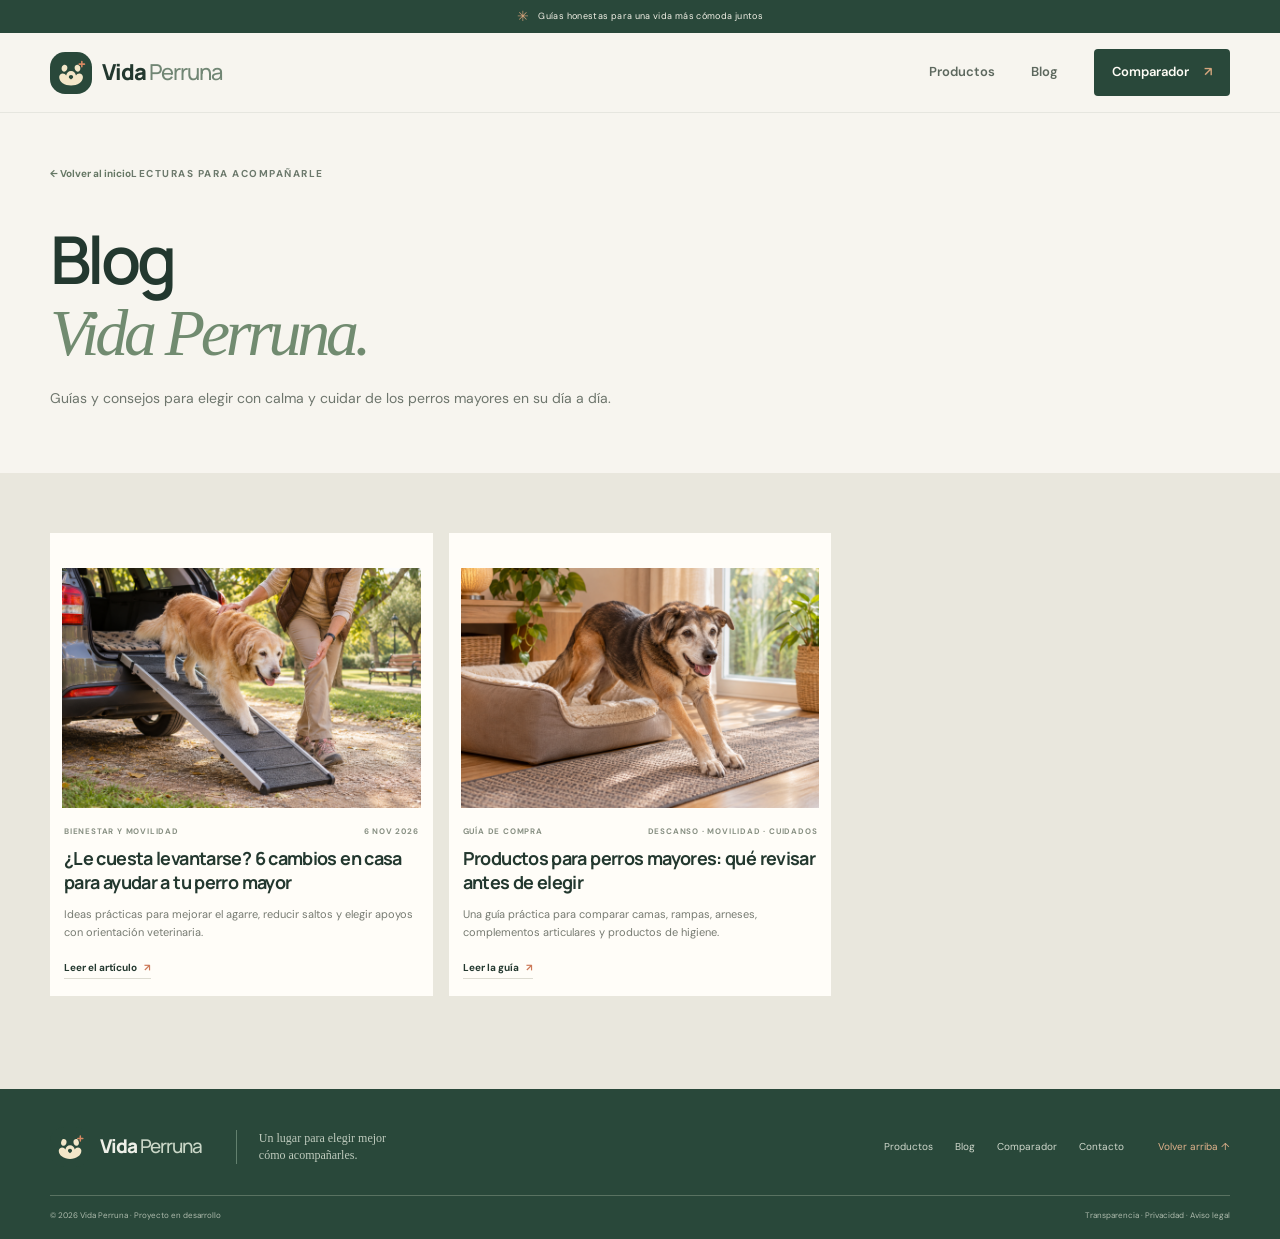
==== commit 19b99b14: "Fit every blog thumbnail to its frame" ====
--- a/blog.html
+++ b/blog.html
@@ -24,7 +24,7 @@
     <section class="editorial-section blog-archive" aria-label="Artículos del blog"><div class="wrap"><div class="article-grid">
       <article class="article-card article-green"><a class="article-art-link" href="movilidad-perro-mayor.html" aria-label="Leer consejos para la movilidad de perros mayores"><div class="article-art article-art-photo"><img src="assets/blog-movilidad-rampa.png" alt="Perro mayor bajando por una rampa junto al coche" loading="lazy"/></div></a><div class="article-meta"><span>BIENESTAR Y MOVILIDAD</span><span>6 NOV 2026</span></div><h2>¿Le cuesta levantarse? 6 cambios en casa para ayudar a tu perro mayor</h2><p>Ideas prácticas para mejorar el agarre, reducir saltos y elegir apoyos con orientación veterinaria.</p><a href="movilidad-perro-mayor.html">Leer el artículo <span>↗</span></a></article>
       
-      <article class="article-card article-green"><a class="article-art-link" href="guia-perro-mayor.html" aria-label="Leer guía de productos para perros mayores"><div class="article-art"><img src="assets/blog-guia-descanso.png" alt="Perro adulto levantándose de su cama en casa" loading="lazy"/></div></a><div class="article-meta"><span>GUÍA DE COMPRA</span><span>DESCANSO · MOVILIDAD · CUIDADOS</span></div><h2>Productos para perros mayores: qué revisar antes de elegir</h2><p>Una guía práctica para comparar camas, rampas, arneses, complementos articulares y productos de higiene.</p><a href="guia-perro-mayor.html">Leer la guía <span>↗</span></a></article>
+      <article class="article-card article-green"><a class="article-art-link" href="guia-perro-mayor.html" aria-label="Leer guía de productos para perros mayores"><div class="article-art article-art-photo"><img src="assets/blog-guia-descanso.png" alt="Perro adulto levantándose de su cama en casa" loading="lazy"/></div></a><div class="article-meta"><span>GUÍA DE COMPRA</span><span>DESCANSO · MOVILIDAD · CUIDADOS</span></div><h2>Productos para perros mayores: qué revisar antes de elegir</h2><p>Una guía práctica para comparar camas, rampas, arneses, complementos articulares y productos de higiene.</p><a href="guia-perro-mayor.html">Leer la guía <span>↗</span></a></article>
     </div></div></section>
   </main>
   <footer class="site-footer"><div class="wrap footer-main"><a class="brand footer-brand" href="index.html#inicio"><img src="assets/logo.svg" alt="" width="40" height="40"/><span>Vida<span class="brand-light"> Perruna</span></span></a><p>Un lugar para elegir mejor<br />cómo acompañarles.</p><div class="footer-links"><a href="index.html#productos">Productos</a><a href="blog.html">Blog</a><a href="comparador.html">Comparador</a><a href="mailto:hola@vidaperruna.online">Contacto</a></div><a class="back-top" href="#top">Volver arriba ↑</a></div><div class="wrap footer-bottom"><span>© 2026 Vida Perruna · Proyecto en desarrollo</span><span>Transparencia · Privacidad · Aviso legal</span></div></footer>
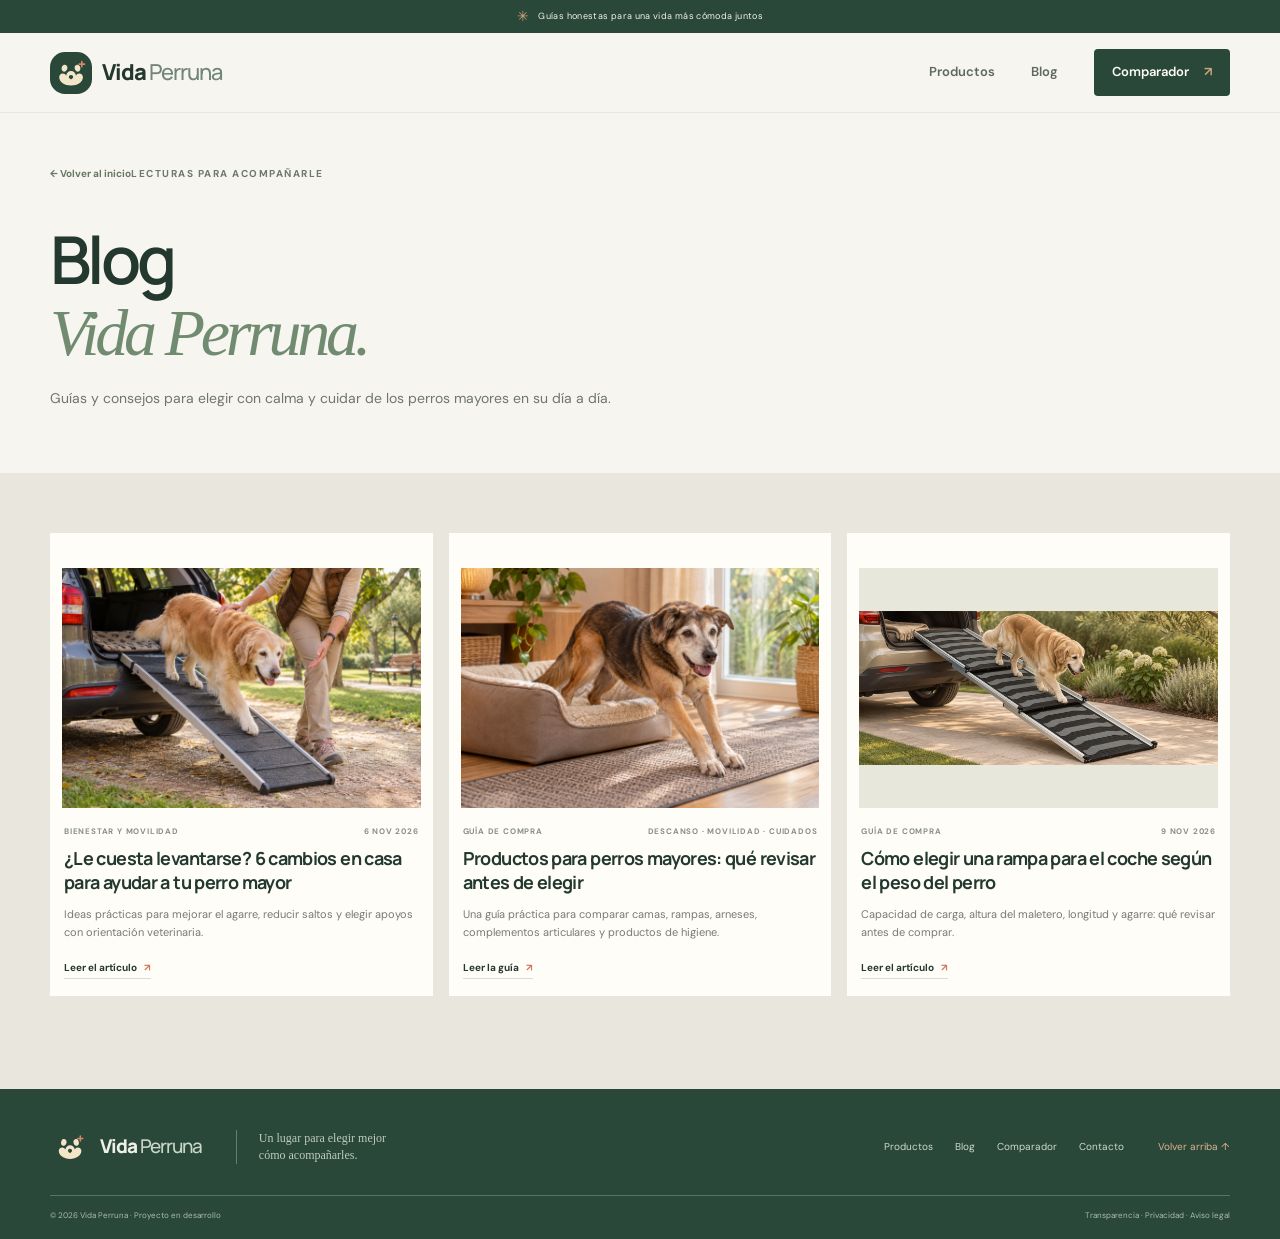
==== commit b88e973f: "Añadir guía para elegir rampa de coche para perros" ====
--- a/blog.html
+++ b/blog.html
@@ -10,7 +10,7 @@
   <link rel="preconnect" href="https://fonts.googleapis.com" />
   <link rel="preconnect" href="https://fonts.gstatic.com" crossorigin />
   <link href="https://fonts.googleapis.com/css2?family=DM+Sans:wght@400;500;600;700&family=Manrope:wght@400;500;600;700;800&display=swap" rel="stylesheet" />
-  <link rel="stylesheet" href="styles.css?v=vidaperruna-amazon-photos-20261106" />
+  <link rel="stylesheet" href="styles.css?v=minimal-cards-20261106" />
 </head>
 <body class="blog-page">
   <div class="announcement"><span class="spark">✳</span> Guías honestas para una vida más cómoda juntos</div>
@@ -25,10 +25,11 @@
       <article class="article-card article-green"><a class="article-art-link" href="movilidad-perro-mayor.html" aria-label="Leer consejos para la movilidad de perros mayores"><div class="article-art article-art-photo"><img src="assets/blog-movilidad-rampa.png" alt="Perro mayor bajando por una rampa junto al coche" loading="lazy"/></div></a><div class="article-meta"><span>BIENESTAR Y MOVILIDAD</span><span>6 NOV 2026</span></div><h2>¿Le cuesta levantarse? 6 cambios en casa para ayudar a tu perro mayor</h2><p>Ideas prácticas para mejorar el agarre, reducir saltos y elegir apoyos con orientación veterinaria.</p><a href="movilidad-perro-mayor.html">Leer el artículo <span>↗</span></a></article>
       
       <article class="article-card article-green"><a class="article-art-link" href="guia-perro-mayor.html" aria-label="Leer guía de productos para perros mayores"><div class="article-art article-art-photo"><img src="assets/blog-guia-descanso.png" alt="Perro adulto levantándose de su cama en casa" loading="lazy"/></div></a><div class="article-meta"><span>GUÍA DE COMPRA</span><span>DESCANSO · MOVILIDAD · CUIDADOS</span></div><h2>Productos para perros mayores: qué revisar antes de elegir</h2><p>Una guía práctica para comparar camas, rampas, arneses, complementos articulares y productos de higiene.</p><a href="guia-perro-mayor.html">Leer la guía <span>↗</span></a></article>
+      <article class="article-card article-green"><a class="article-art-link" href="rampa-coche-peso-perro.html" aria-label="Leer cómo elegir una rampa para el coche según el peso del perro"><div class="article-art article-art-photo"><img src="assets/panoramicas/trixie-rampa-1400x600.png" alt="Perro mayor utilizando una rampa para acceder al coche" loading="lazy" /></div></a><div class="article-meta"><span>GUÍA DE COMPRA</span><span>9 NOV 2026</span></div><h2>Cómo elegir una rampa para el coche según el peso del perro</h2><p>Capacidad de carga, altura del maletero, longitud y agarre: qué revisar antes de comprar.</p><a href="rampa-coche-peso-perro.html">Leer el artículo <span>↗</span></a></article>
     </div></div></section>
   </main>
   <footer class="site-footer"><div class="wrap footer-main"><a class="brand footer-brand" href="index.html#inicio"><img src="assets/logo.svg" alt="" width="40" height="40"/><span>Vida<span class="brand-light"> Perruna</span></span></a><p>Un lugar para elegir mejor<br />cómo acompañarles.</p><div class="footer-links"><a href="index.html#productos">Productos</a><a href="blog.html">Blog</a><a href="comparador.html">Comparador</a><a href="mailto:hola@vidaperruna.online">Contacto</a></div><a class="back-top" href="#top">Volver arriba ↑</a></div><div class="wrap footer-bottom"><span>© 2026 Vida Perruna · Proyecto en desarrollo</span><span>Transparencia · Privacidad · Aviso legal</span></div></footer>
-  <script src="script.js?v=vidaperruna-amazon-photos-20261106"></script>
+  <script src="script.js?v=minimal-cards-20261106"></script>
 </body>
 </html>
 
--- a/styles.css
+++ b/styles.css
@@ -175,3 +175,11 @@
 .article-art-photo{height:auto!important;aspect-ratio:3/2;display:block;background:#e8e7dc!important}
 .article-art-photo img{display:block;width:100%;height:100%;object-fit:contain;object-position:center}
 @media(max-width:760px){.product-art{height:210px}}
+
+
+/* Dos productos por fila, con una descripción breve y legible */
+.product-grid{grid-template-columns:repeat(2,minmax(0,1fr));gap:20px}
+.product-art{width:100%;min-width:0;height:auto;aspect-ratio:2.35/1;min-height:0;max-height:none}
+.product-summary{margin:0;color:#73796f;font-size:12px;line-height:1.65;display:-webkit-box;-webkit-box-orient:vertical;-webkit-line-clamp:3;overflow:hidden;min-height:3.3em}
+.product-info{gap:12px}
+@media(max-width:650px){.product-grid{grid-template-columns:1fr;gap:14px}.product-art{aspect-ratio:2.1/1;min-height:0;max-height:none}.product-summary{-webkit-line-clamp:3;min-height:0}}
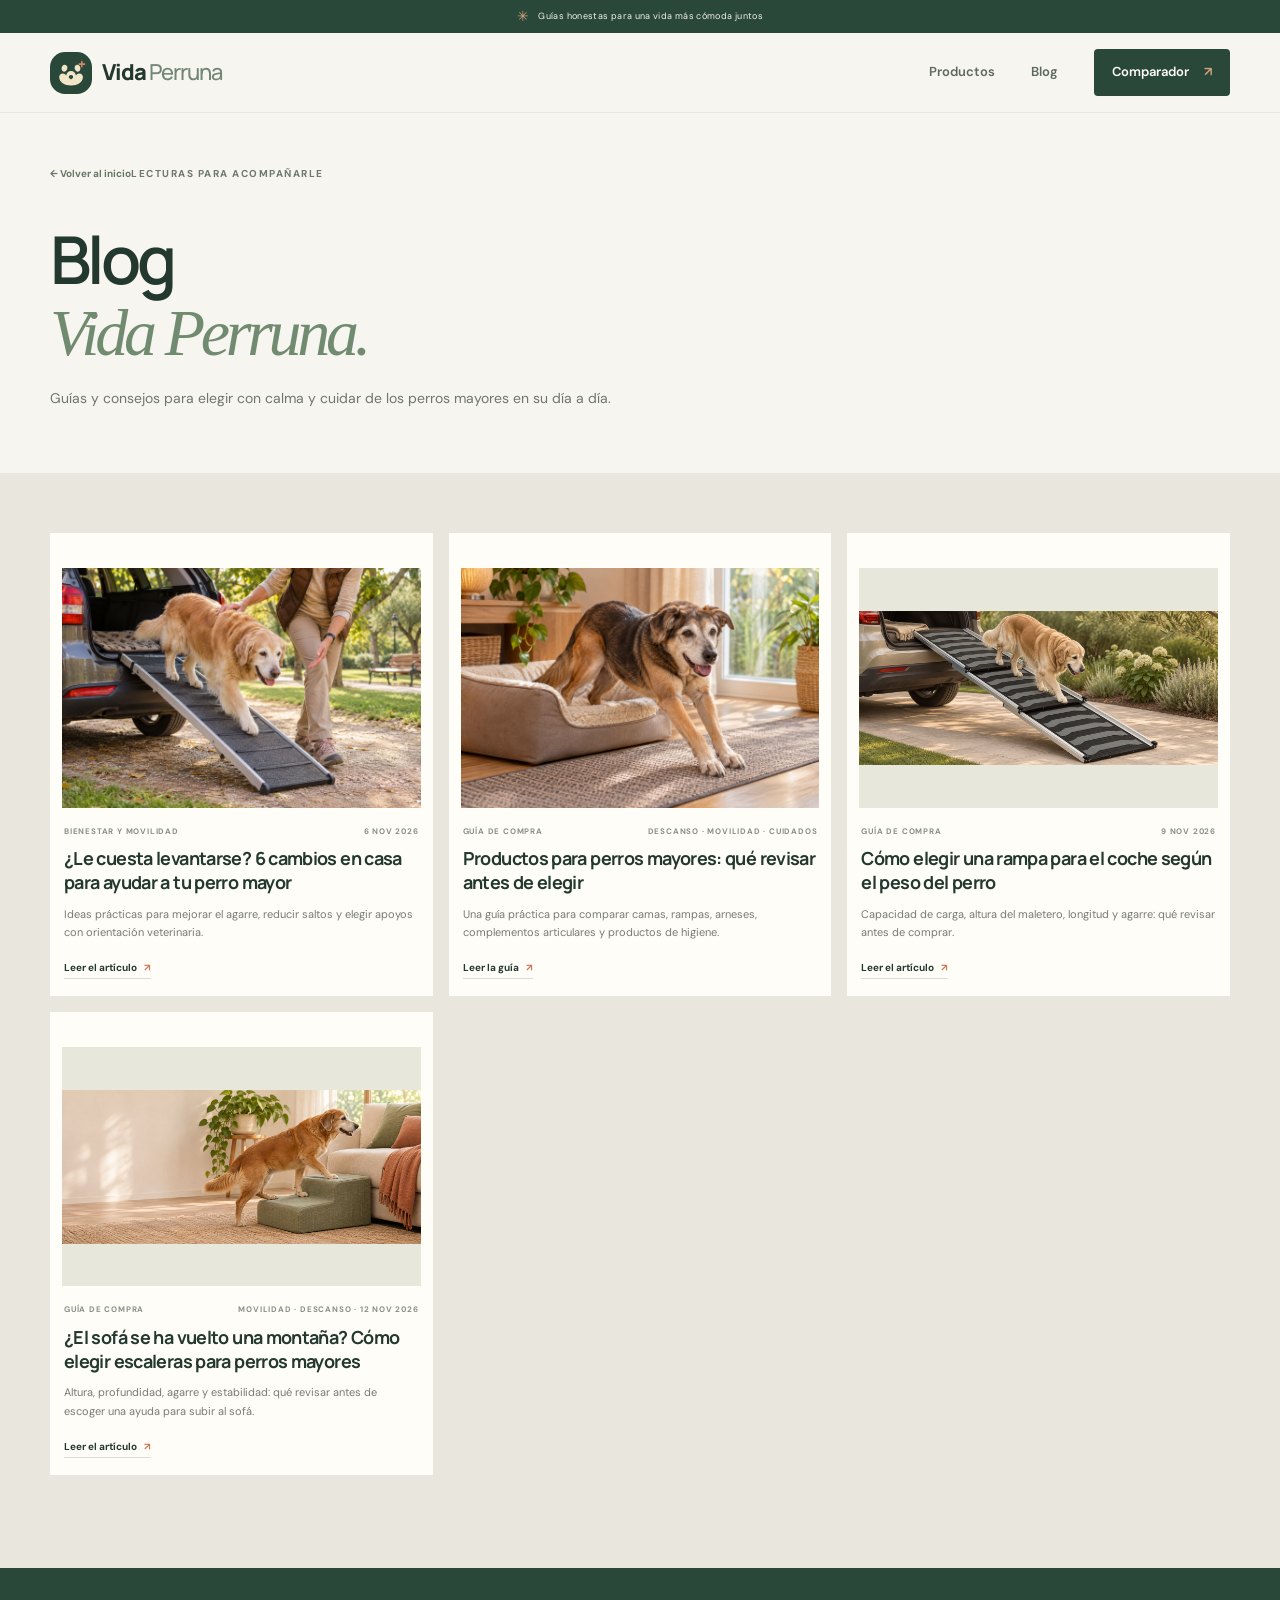
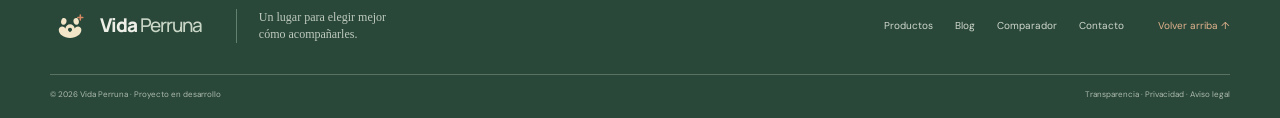
==== commit 204cfd2d: "Añadir guía de escaleras para perros mayores" ====
--- a/blog.html
+++ b/blog.html
@@ -26,6 +26,7 @@
       
       <article class="article-card article-green"><a class="article-art-link" href="guia-perro-mayor.html" aria-label="Leer guía de productos para perros mayores"><div class="article-art article-art-photo"><img src="assets/blog-guia-descanso.png" alt="Perro adulto levantándose de su cama en casa" loading="lazy"/></div></a><div class="article-meta"><span>GUÍA DE COMPRA</span><span>DESCANSO · MOVILIDAD · CUIDADOS</span></div><h2>Productos para perros mayores: qué revisar antes de elegir</h2><p>Una guía práctica para comparar camas, rampas, arneses, complementos articulares y productos de higiene.</p><a href="guia-perro-mayor.html">Leer la guía <span>↗</span></a></article>
       <article class="article-card article-green"><a class="article-art-link" href="rampa-coche-peso-perro.html" aria-label="Leer cómo elegir una rampa para el coche según el peso del perro"><div class="article-art article-art-photo"><img src="assets/panoramicas/trixie-rampa-1400x600.png" alt="Perro mayor utilizando una rampa para acceder al coche" loading="lazy" /></div></a><div class="article-meta"><span>GUÍA DE COMPRA</span><span>9 NOV 2026</span></div><h2>Cómo elegir una rampa para el coche según el peso del perro</h2><p>Capacidad de carga, altura del maletero, longitud y agarre: qué revisar antes de comprar.</p><a href="rampa-coche-peso-perro.html">Leer el artículo <span>↗</span></a></article>
+      <article class="article-card article-green"><a class="article-art-link" href="escalera-perro-mayor-sofa.html" aria-label="Leer cómo elegir escaleras para ayudar a un perro mayor a subir al sofá"><div class="article-art article-art-photo"><img src="assets/blog-escalera-perro-cover.jpg" alt="Perro adulto subiendo con calma unos escalones de espuma junto al sofá" loading="lazy" /></div></a><div class="article-meta"><span>GUÍA DE COMPRA</span><span>MOVILIDAD · DESCANSO · 12 NOV 2026</span></div><h2>¿El sofá se ha vuelto una montaña? Cómo elegir escaleras para perros mayores</h2><p>Altura, profundidad, agarre y estabilidad: qué revisar antes de escoger una ayuda para subir al sofá.</p><a href="escalera-perro-mayor-sofa.html">Leer el artículo <span>↗</span></a></article>
     </div></div></section>
   </main>
   <footer class="site-footer"><div class="wrap footer-main"><a class="brand footer-brand" href="index.html#inicio"><img src="assets/logo.svg" alt="" width="40" height="40"/><span>Vida<span class="brand-light"> Perruna</span></span></a><p>Un lugar para elegir mejor<br />cómo acompañarles.</p><div class="footer-links"><a href="index.html#productos">Productos</a><a href="blog.html">Blog</a><a href="comparador.html">Comparador</a><a href="mailto:hola@vidaperruna.online">Contacto</a></div><a class="back-top" href="#top">Volver arriba ↑</a></div><div class="wrap footer-bottom"><span>© 2026 Vida Perruna · Proyecto en desarrollo</span><span>Transparencia · Privacidad · Aviso legal</span></div></footer>
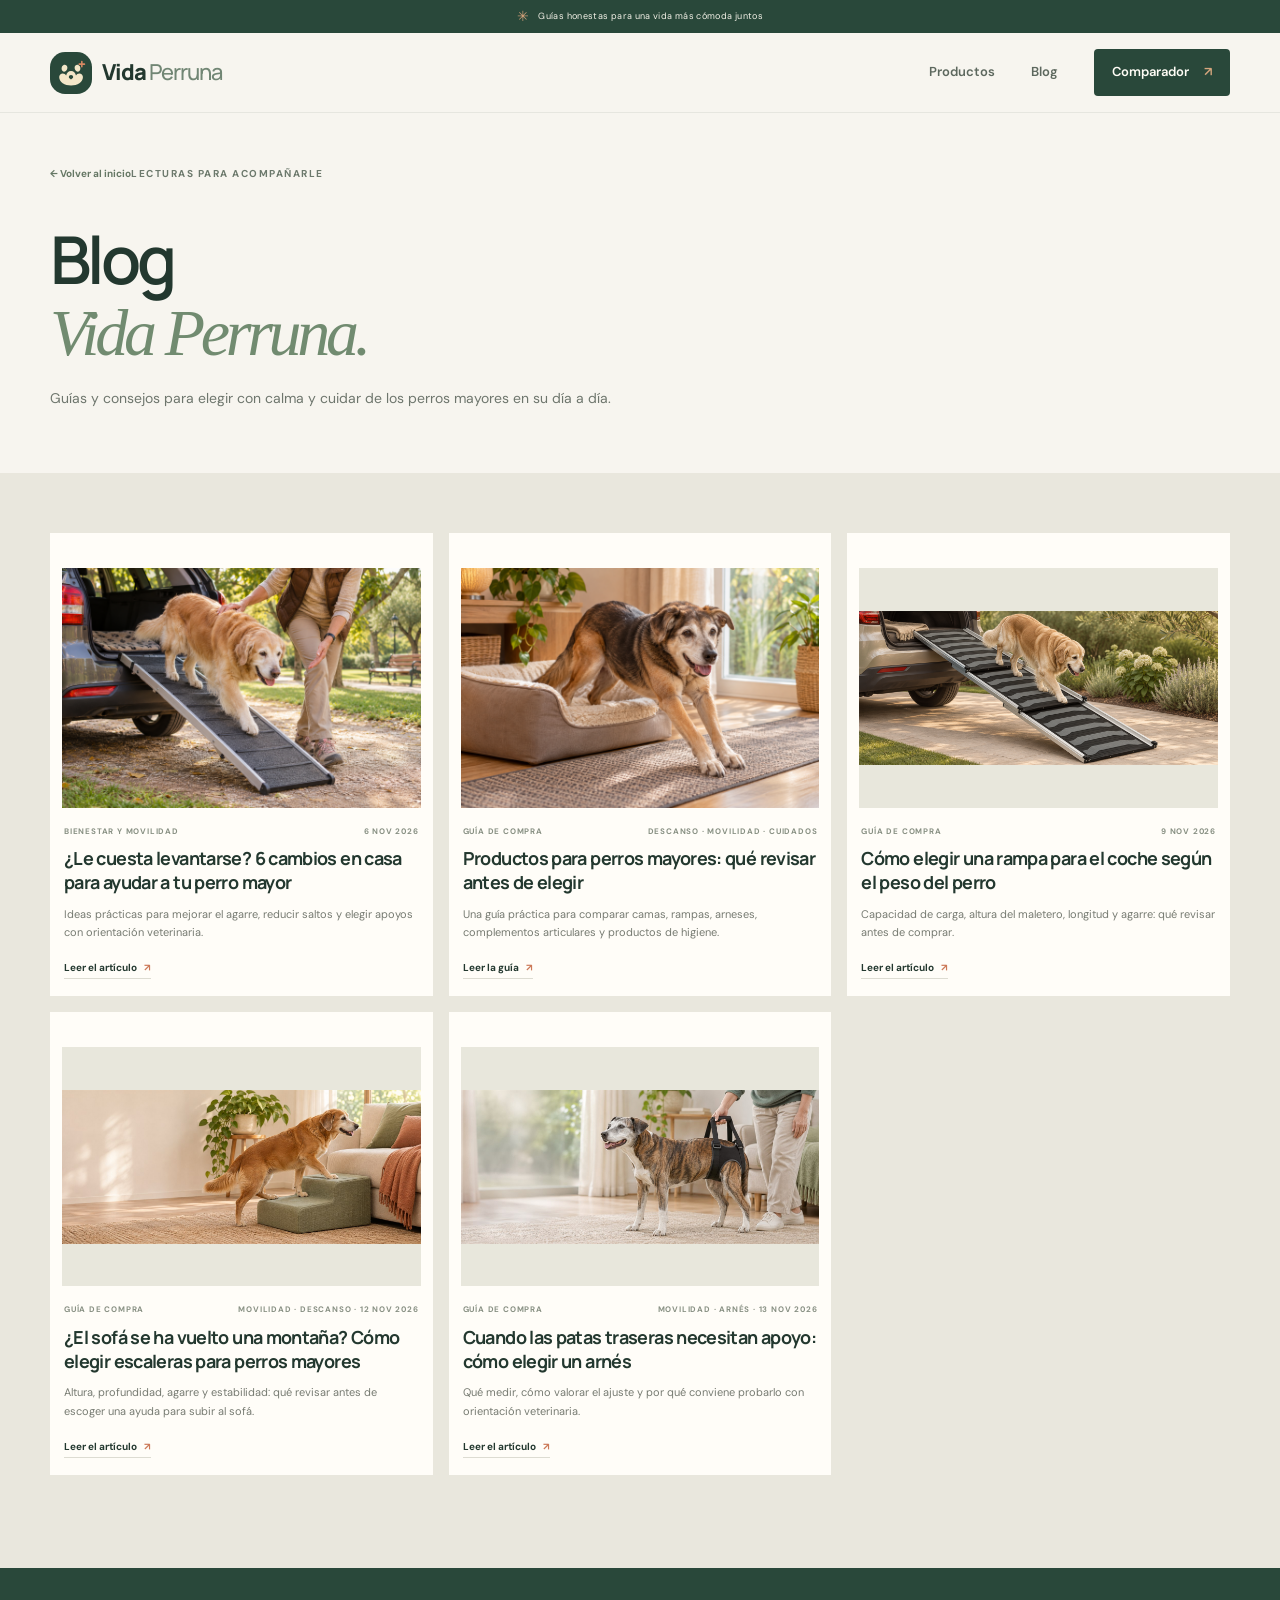
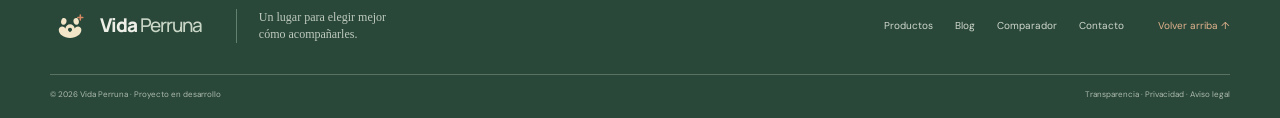
==== commit b170837c: "Añadir guía sobre arnés de soporte trasero" ====
--- a/blog.html
+++ b/blog.html
@@ -27,6 +27,7 @@
       <article class="article-card article-green"><a class="article-art-link" href="guia-perro-mayor.html" aria-label="Leer guía de productos para perros mayores"><div class="article-art article-art-photo"><img src="assets/blog-guia-descanso.png" alt="Perro adulto levantándose de su cama en casa" loading="lazy"/></div></a><div class="article-meta"><span>GUÍA DE COMPRA</span><span>DESCANSO · MOVILIDAD · CUIDADOS</span></div><h2>Productos para perros mayores: qué revisar antes de elegir</h2><p>Una guía práctica para comparar camas, rampas, arneses, complementos articulares y productos de higiene.</p><a href="guia-perro-mayor.html">Leer la guía <span>↗</span></a></article>
       <article class="article-card article-green"><a class="article-art-link" href="rampa-coche-peso-perro.html" aria-label="Leer cómo elegir una rampa para el coche según el peso del perro"><div class="article-art article-art-photo"><img src="assets/panoramicas/trixie-rampa-1400x600.png" alt="Perro mayor utilizando una rampa para acceder al coche" loading="lazy" /></div></a><div class="article-meta"><span>GUÍA DE COMPRA</span><span>9 NOV 2026</span></div><h2>Cómo elegir una rampa para el coche según el peso del perro</h2><p>Capacidad de carga, altura del maletero, longitud y agarre: qué revisar antes de comprar.</p><a href="rampa-coche-peso-perro.html">Leer el artículo <span>↗</span></a></article>
       <article class="article-card article-green"><a class="article-art-link" href="escalera-perro-mayor-sofa.html" aria-label="Leer cómo elegir escaleras para ayudar a un perro mayor a subir al sofá"><div class="article-art article-art-photo"><img src="assets/blog-escalera-perro-cover.jpg" alt="Perro adulto subiendo con calma unos escalones de espuma junto al sofá" loading="lazy" /></div></a><div class="article-meta"><span>GUÍA DE COMPRA</span><span>MOVILIDAD · DESCANSO · 12 NOV 2026</span></div><h2>¿El sofá se ha vuelto una montaña? Cómo elegir escaleras para perros mayores</h2><p>Altura, profundidad, agarre y estabilidad: qué revisar antes de escoger una ayuda para subir al sofá.</p><a href="escalera-perro-mayor-sofa.html">Leer el artículo <span>↗</span></a></article>
+      <article class="article-card article-green"><a class="article-art-link" href="arnes-soporte-patas-traseras-perro.html" aria-label="Leer cómo elegir un arnés de soporte para las patas traseras"><div class="article-art article-art-photo"><img src="assets/blog-arnes-soporte-cover.jpg" alt="Perro adulto recibe apoyo suave en la parte trasera con un arnés" loading="lazy" /></div></a><div class="article-meta"><span>GUÍA DE COMPRA</span><span>MOVILIDAD · ARNÉS · 13 NOV 2026</span></div><h2>Cuando las patas traseras necesitan apoyo: cómo elegir un arnés</h2><p>Qué medir, cómo valorar el ajuste y por qué conviene probarlo con orientación veterinaria.</p><a href="arnes-soporte-patas-traseras-perro.html">Leer el artículo <span>↗</span></a></article>
     </div></div></section>
   </main>
   <footer class="site-footer"><div class="wrap footer-main"><a class="brand footer-brand" href="index.html#inicio"><img src="assets/logo.svg" alt="" width="40" height="40"/><span>Vida<span class="brand-light"> Perruna</span></span></a><p>Un lugar para elegir mejor<br />cómo acompañarles.</p><div class="footer-links"><a href="index.html#productos">Productos</a><a href="blog.html">Blog</a><a href="comparador.html">Comparador</a><a href="mailto:hola@vidaperruna.online">Contacto</a></div><a class="back-top" href="#top">Volver arriba ↑</a></div><div class="wrap footer-bottom"><span>© 2026 Vida Perruna · Proyecto en desarrollo</span><span>Transparencia · Privacidad · Aviso legal</span></div></footer>
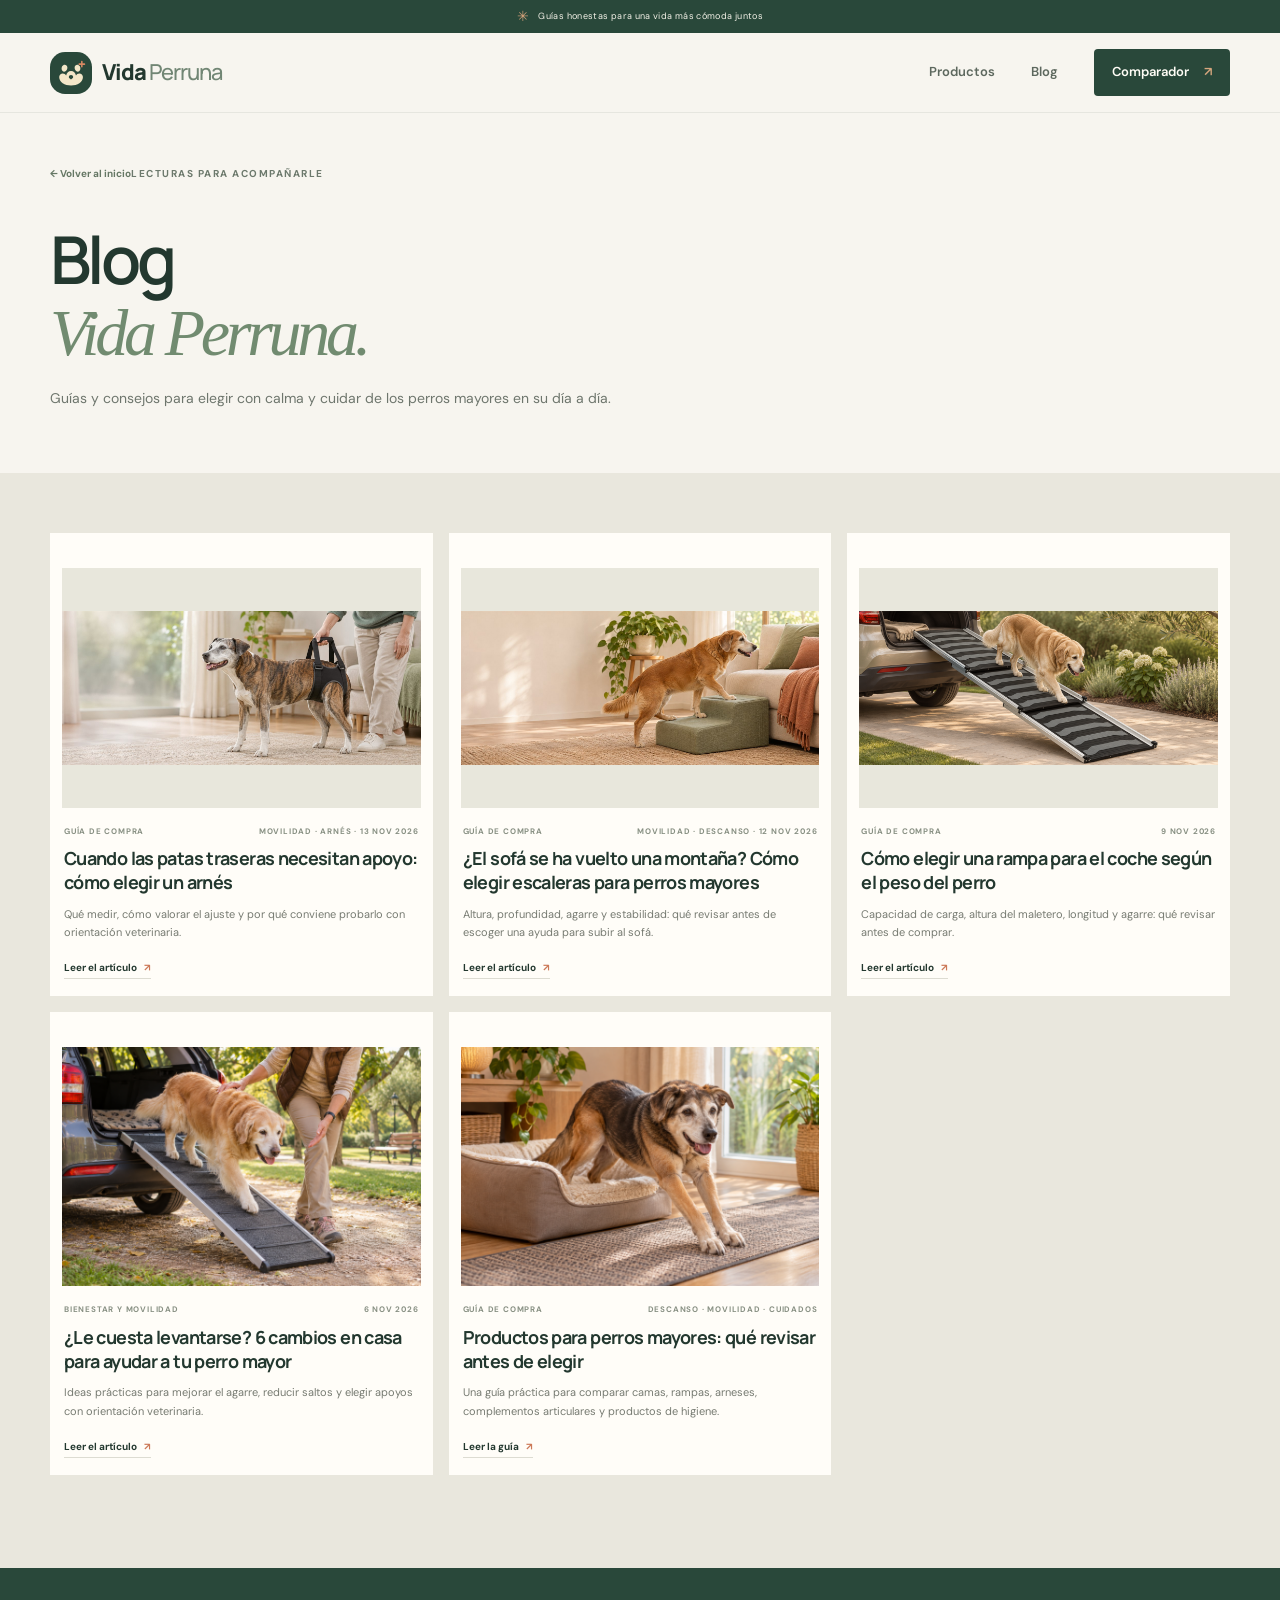
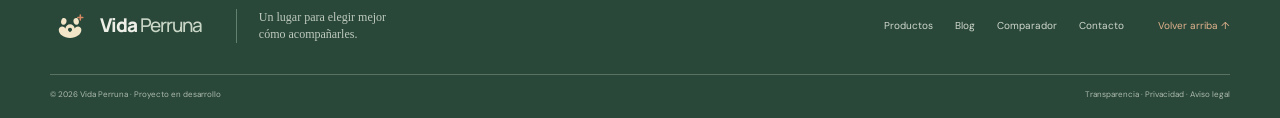
==== commit 5b637323: "Ordenar entradas del blog por fecha, más recientes primero" ====
--- a/blog.html
+++ b/blog.html
@@ -22,13 +22,12 @@
   <main class="blog-main">
     <header class="blog-hero wrap"><a class="back-to-products" href="index.html#inicio">← Volver al inicio</a><span class="section-kicker">LECTURAS PARA ACOMPAÑARLE</span><h1>Blog<br /><em>Vida Perruna.</em></h1><p>Guías y consejos para elegir con calma y cuidar de los perros mayores en su día a día.</p></header>
     <section class="editorial-section blog-archive" aria-label="Artículos del blog"><div class="wrap"><div class="article-grid">
+      <article class="article-card article-green"><a class="article-art-link" href="arnes-soporte-patas-traseras-perro.html" aria-label="Leer cómo elegir un arnés de soporte para las patas traseras"><div class="article-art article-art-photo"><img src="assets/blog-arnes-soporte-cover.jpg" alt="Perro adulto recibe apoyo suave en la parte trasera con un arnés" loading="lazy" /></div></a><div class="article-meta"><span>GUÍA DE COMPRA</span><span>MOVILIDAD · ARNÉS · 13 NOV 2026</span></div><h2>Cuando las patas traseras necesitan apoyo: cómo elegir un arnés</h2><p>Qué medir, cómo valorar el ajuste y por qué conviene probarlo con orientación veterinaria.</p><a href="arnes-soporte-patas-traseras-perro.html">Leer el artículo <span>↗</span></a></article>
+      <article class="article-card article-green"><a class="article-art-link" href="escalera-perro-mayor-sofa.html" aria-label="Leer cómo elegir escaleras para ayudar a un perro mayor a subir al sofá"><div class="article-art article-art-photo"><img src="assets/blog-escalera-perro-cover.jpg" alt="Perro adulto subiendo con calma unos escalones de espuma junto al sofá" loading="lazy" /></div></a><div class="article-meta"><span>GUÍA DE COMPRA</span><span>MOVILIDAD · DESCANSO · 12 NOV 2026</span></div><h2>¿El sofá se ha vuelto una montaña? Cómo elegir escaleras para perros mayores</h2><p>Altura, profundidad, agarre y estabilidad: qué revisar antes de escoger una ayuda para subir al sofá.</p><a href="escalera-perro-mayor-sofa.html">Leer el artículo <span>↗</span></a></article>
+      <article class="article-card article-green"><a class="article-art-link" href="rampa-coche-peso-perro.html" aria-label="Leer cómo elegir una rampa para el coche según el peso del perro"><div class="article-art article-art-photo"><img src="assets/panoramicas/trixie-rampa-1400x600.png" alt="Perro mayor utilizando una rampa para acceder al coche" loading="lazy" /></div></a><div class="article-meta"><span>GUÍA DE COMPRA</span><span>9 NOV 2026</span></div><h2>Cómo elegir una rampa para el coche según el peso del perro</h2><p>Capacidad de carga, altura del maletero, longitud y agarre: qué revisar antes de comprar.</p><a href="rampa-coche-peso-perro.html">Leer el artículo <span>↗</span></a></article>
       <article class="article-card article-green"><a class="article-art-link" href="movilidad-perro-mayor.html" aria-label="Leer consejos para la movilidad de perros mayores"><div class="article-art article-art-photo"><img src="assets/blog-movilidad-rampa.png" alt="Perro mayor bajando por una rampa junto al coche" loading="lazy"/></div></a><div class="article-meta"><span>BIENESTAR Y MOVILIDAD</span><span>6 NOV 2026</span></div><h2>¿Le cuesta levantarse? 6 cambios en casa para ayudar a tu perro mayor</h2><p>Ideas prácticas para mejorar el agarre, reducir saltos y elegir apoyos con orientación veterinaria.</p><a href="movilidad-perro-mayor.html">Leer el artículo <span>↗</span></a></article>
-      
       <article class="article-card article-green"><a class="article-art-link" href="guia-perro-mayor.html" aria-label="Leer guía de productos para perros mayores"><div class="article-art article-art-photo"><img src="assets/blog-guia-descanso.png" alt="Perro adulto levantándose de su cama en casa" loading="lazy"/></div></a><div class="article-meta"><span>GUÍA DE COMPRA</span><span>DESCANSO · MOVILIDAD · CUIDADOS</span></div><h2>Productos para perros mayores: qué revisar antes de elegir</h2><p>Una guía práctica para comparar camas, rampas, arneses, complementos articulares y productos de higiene.</p><a href="guia-perro-mayor.html">Leer la guía <span>↗</span></a></article>
-      <article class="article-card article-green"><a class="article-art-link" href="rampa-coche-peso-perro.html" aria-label="Leer cómo elegir una rampa para el coche según el peso del perro"><div class="article-art article-art-photo"><img src="assets/panoramicas/trixie-rampa-1400x600.png" alt="Perro mayor utilizando una rampa para acceder al coche" loading="lazy" /></div></a><div class="article-meta"><span>GUÍA DE COMPRA</span><span>9 NOV 2026</span></div><h2>Cómo elegir una rampa para el coche según el peso del perro</h2><p>Capacidad de carga, altura del maletero, longitud y agarre: qué revisar antes de comprar.</p><a href="rampa-coche-peso-perro.html">Leer el artículo <span>↗</span></a></article>
-      <article class="article-card article-green"><a class="article-art-link" href="escalera-perro-mayor-sofa.html" aria-label="Leer cómo elegir escaleras para ayudar a un perro mayor a subir al sofá"><div class="article-art article-art-photo"><img src="assets/blog-escalera-perro-cover.jpg" alt="Perro adulto subiendo con calma unos escalones de espuma junto al sofá" loading="lazy" /></div></a><div class="article-meta"><span>GUÍA DE COMPRA</span><span>MOVILIDAD · DESCANSO · 12 NOV 2026</span></div><h2>¿El sofá se ha vuelto una montaña? Cómo elegir escaleras para perros mayores</h2><p>Altura, profundidad, agarre y estabilidad: qué revisar antes de escoger una ayuda para subir al sofá.</p><a href="escalera-perro-mayor-sofa.html">Leer el artículo <span>↗</span></a></article>
-      <article class="article-card article-green"><a class="article-art-link" href="arnes-soporte-patas-traseras-perro.html" aria-label="Leer cómo elegir un arnés de soporte para las patas traseras"><div class="article-art article-art-photo"><img src="assets/blog-arnes-soporte-cover.jpg" alt="Perro adulto recibe apoyo suave en la parte trasera con un arnés" loading="lazy" /></div></a><div class="article-meta"><span>GUÍA DE COMPRA</span><span>MOVILIDAD · ARNÉS · 13 NOV 2026</span></div><h2>Cuando las patas traseras necesitan apoyo: cómo elegir un arnés</h2><p>Qué medir, cómo valorar el ajuste y por qué conviene probarlo con orientación veterinaria.</p><a href="arnes-soporte-patas-traseras-perro.html">Leer el artículo <span>↗</span></a></article>
-    </div></div></section>
+        </div></div></section>
   </main>
   <footer class="site-footer"><div class="wrap footer-main"><a class="brand footer-brand" href="index.html#inicio"><img src="assets/logo.svg" alt="" width="40" height="40"/><span>Vida<span class="brand-light"> Perruna</span></span></a><p>Un lugar para elegir mejor<br />cómo acompañarles.</p><div class="footer-links"><a href="index.html#productos">Productos</a><a href="blog.html">Blog</a><a href="comparador.html">Comparador</a><a href="mailto:hola@vidaperruna.online">Contacto</a></div><a class="back-top" href="#top">Volver arriba ↑</a></div><div class="wrap footer-bottom"><span>© 2026 Vida Perruna · Proyecto en desarrollo</span><span>Transparencia · Privacidad · Aviso legal</span></div></footer>
   <script src="script.js?v=minimal-cards-20261106"></script>
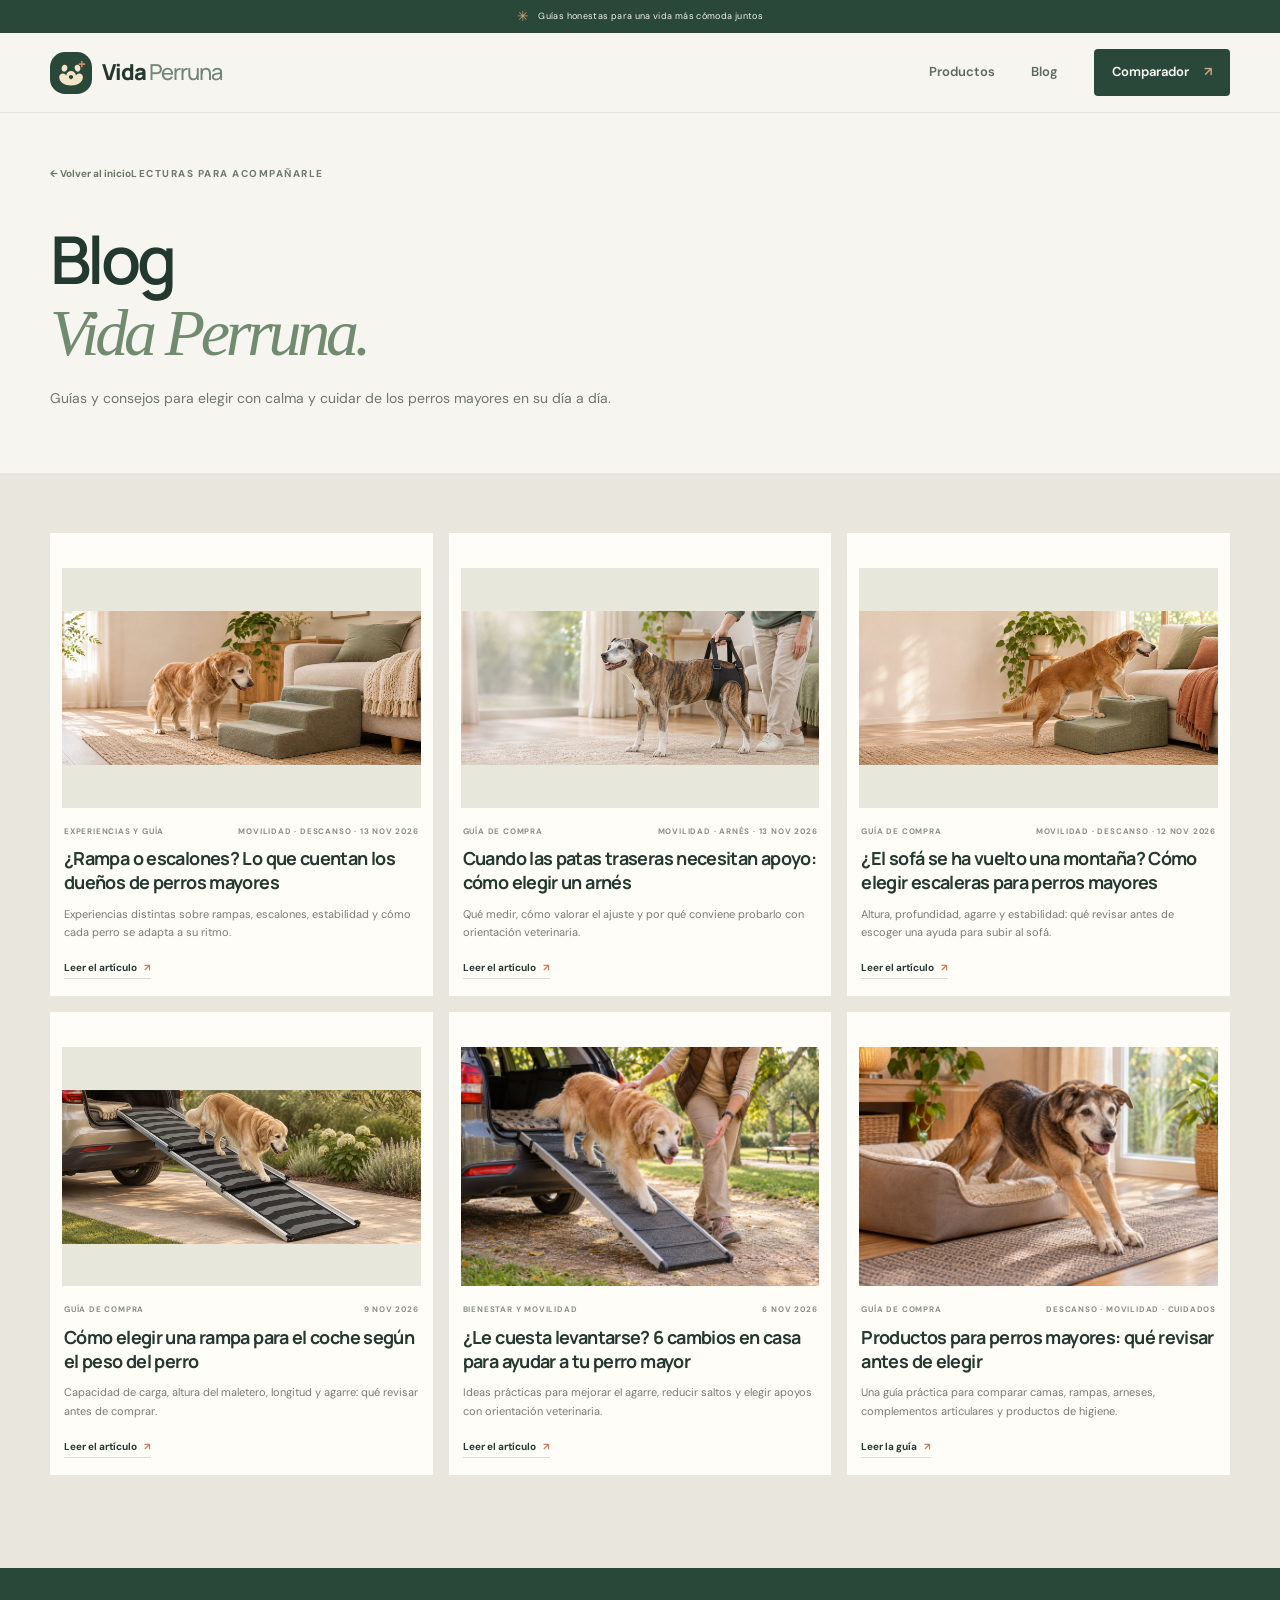
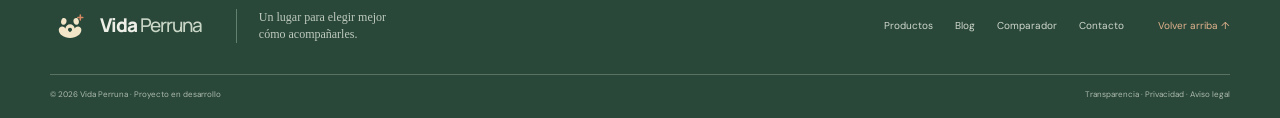
==== commit 4d1c1066: "Añadir post de experiencias sobre rampas y escalones" ====
--- a/blog.html
+++ b/blog.html
@@ -22,6 +22,7 @@
   <main class="blog-main">
     <header class="blog-hero wrap"><a class="back-to-products" href="index.html#inicio">← Volver al inicio</a><span class="section-kicker">LECTURAS PARA ACOMPAÑARLE</span><h1>Blog<br /><em>Vida Perruna.</em></h1><p>Guías y consejos para elegir con calma y cuidar de los perros mayores en su día a día.</p></header>
     <section class="editorial-section blog-archive" aria-label="Artículos del blog"><div class="wrap"><div class="article-grid">
+      <article class="article-card article-green"><a class="article-art-link" href="rampa-o-escalones-perro-mayor.html" aria-label="Leer experiencias de familias sobre rampas y escalones para perros mayores"><div class="article-art article-art-photo"><img src="assets/blog-rampa-escalones-cover.jpg" alt="Perro adulto observa unos escalones de espuma junto al sofá" loading="lazy" /></div></a><div class="article-meta"><span>EXPERIENCIAS Y GUÍA</span><span>MOVILIDAD · DESCANSO · 13 NOV 2026</span></div><h2>¿Rampa o escalones? Lo que cuentan los dueños de perros mayores</h2><p>Experiencias distintas sobre rampas, escalones, estabilidad y cómo cada perro se adapta a su ritmo.</p><a href="rampa-o-escalones-perro-mayor.html">Leer el artículo <span>↗</span></a></article>
       <article class="article-card article-green"><a class="article-art-link" href="arnes-soporte-patas-traseras-perro.html" aria-label="Leer cómo elegir un arnés de soporte para las patas traseras"><div class="article-art article-art-photo"><img src="assets/blog-arnes-soporte-cover.jpg" alt="Perro adulto recibe apoyo suave en la parte trasera con un arnés" loading="lazy" /></div></a><div class="article-meta"><span>GUÍA DE COMPRA</span><span>MOVILIDAD · ARNÉS · 13 NOV 2026</span></div><h2>Cuando las patas traseras necesitan apoyo: cómo elegir un arnés</h2><p>Qué medir, cómo valorar el ajuste y por qué conviene probarlo con orientación veterinaria.</p><a href="arnes-soporte-patas-traseras-perro.html">Leer el artículo <span>↗</span></a></article>
       <article class="article-card article-green"><a class="article-art-link" href="escalera-perro-mayor-sofa.html" aria-label="Leer cómo elegir escaleras para ayudar a un perro mayor a subir al sofá"><div class="article-art article-art-photo"><img src="assets/blog-escalera-perro-cover.jpg" alt="Perro adulto subiendo con calma unos escalones de espuma junto al sofá" loading="lazy" /></div></a><div class="article-meta"><span>GUÍA DE COMPRA</span><span>MOVILIDAD · DESCANSO · 12 NOV 2026</span></div><h2>¿El sofá se ha vuelto una montaña? Cómo elegir escaleras para perros mayores</h2><p>Altura, profundidad, agarre y estabilidad: qué revisar antes de escoger una ayuda para subir al sofá.</p><a href="escalera-perro-mayor-sofa.html">Leer el artículo <span>↗</span></a></article>
       <article class="article-card article-green"><a class="article-art-link" href="rampa-coche-peso-perro.html" aria-label="Leer cómo elegir una rampa para el coche según el peso del perro"><div class="article-art article-art-photo"><img src="assets/panoramicas/trixie-rampa-1400x600.png" alt="Perro mayor utilizando una rampa para acceder al coche" loading="lazy" /></div></a><div class="article-meta"><span>GUÍA DE COMPRA</span><span>9 NOV 2026</span></div><h2>Cómo elegir una rampa para el coche según el peso del perro</h2><p>Capacidad de carga, altura del maletero, longitud y agarre: qué revisar antes de comprar.</p><a href="rampa-coche-peso-perro.html">Leer el artículo <span>↗</span></a></article>
